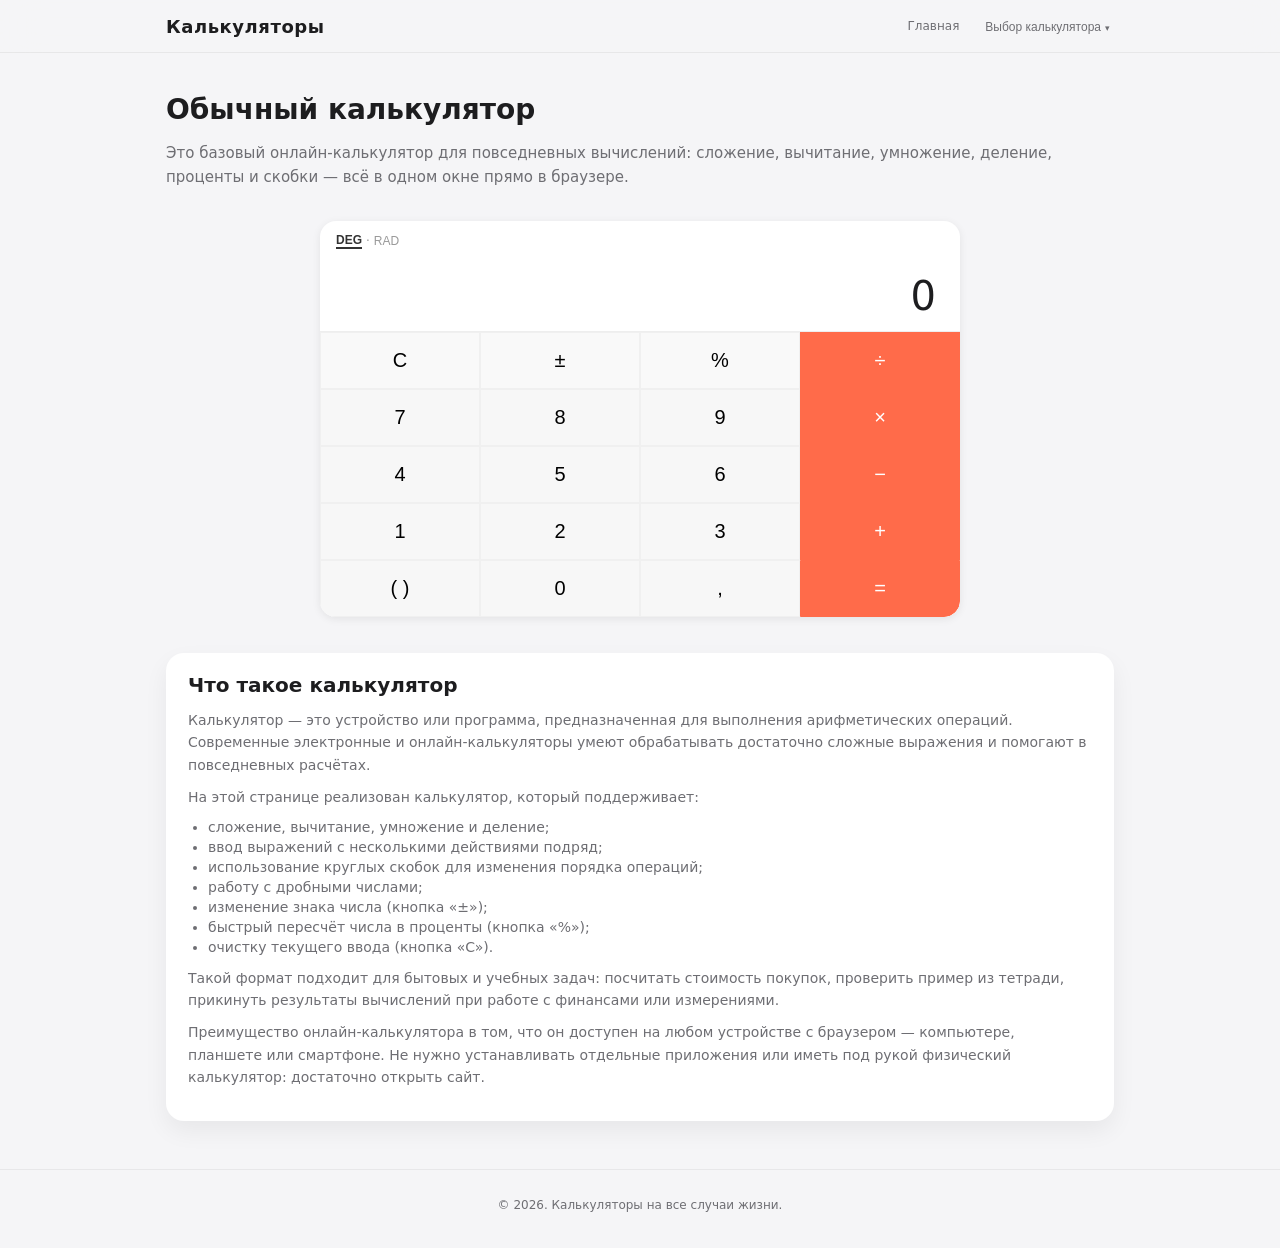
==== calc-basic.html @ 1b2186db "Add files via upload" ====
<!DOCTYPE html>
<html lang="ru">
<head>
  <meta charset="UTF-8" />
  <title>Обычный калькулятор</title>
  <link rel="icon" href="favicon.ico" type="image/x-icon">
  <link rel="stylesheet" href="css/style.css" />
</head>
<body>
  <header class="site-header">
  <div class="container top-nav">
    <a href="index.html" class="logo">Калькуляторы</a>
    <nav class="main-nav">
      <a href="index.html" class="nav-link">Главная</a>

      <div class="nav-dropdown">
        <button type="button" class="nav-drop-btn">
          Выбор калькулятора
        </button>
        <div class="nav-drop-menu">
          <a href="calc-basic.html">Обычный калькулятор</a>
          <a href="calc-percent.html">Калькулятор процентов</a>
          <a href="calc-kbju.html">Калькулятор КБЖУ</a>
          <a href="calc-ipotec.html">Ипотечный калькулятор</a>
          <a href="calc-days.html">Калькулятор дней</a>
        </div>
      </div>
    </nav>
  </div>
</header>

  <main class="container page-main calculator-page">
  <section class="calculator-section">
    <h2 class="page-title">Обычный калькулятор</h2>
    <p class="calculator-section-intro">
      Это базовый онлайн‑калькулятор для повседневных вычислений:
      сложение, вычитание, умножение, деление, проценты и скобки —
      всё в одном окне прямо в браузере.
    </p>

    <div class="calculator calculator-wide">
      <div class="calc-header">
        <div class="calc-modes">
          <button class="mode-btn active" data-mode="deg">DEG</button>
          <span>·</span>
          <button class="mode-btn" data-mode="rad">RAD</button>
        </div>
        <div class="calc-display" id="calc-display">0</div>
      </div>

      <div class="calc-grid">
        <!-- ряд 1 -->
        <button class="btn btn-light" data-action="clear">C</button>
        <button class="btn btn-light" data-action="plusminus">±</button>
        <button class="btn btn-light" data-action="percent">%</button>
        <button class="btn btn-operator" data-action="operator" data-value="/">÷</button>

        <!-- ряд 2 -->
        <button class="btn" data-action="digit" data-value="7">7</button>
        <button class="btn" data-action="digit" data-value="8">8</button>
        <button class="btn" data-action="digit" data-value="9">9</button>
        <button class="btn btn-operator" data-action="operator" data-value="*">×</button>

        <!-- ряд 3 -->
        <button class="btn" data-action="digit" data-value="4">4</button>
        <button class="btn" data-action="digit" data-value="5">5</button>
        <button class="btn" data-action="digit" data-value="6">6</button>
        <button class="btn btn-operator" data-action="operator" data-value="-">−</button>

        <!-- ряд 4 -->
        <button class="btn" data-action="digit" data-value="1">1</button>
        <button class="btn" data-action="digit" data-value="2">2</button>
        <button class="btn" data-action="digit" data-value="3">3</button>
        <button class="btn btn-operator" data-action="operator" data-value="+">+</button>

        <!-- ряд 5 -->
        <button class="btn" data-action="paren" data-value="(">( )</button>
        <button class="btn" data-action="digit" data-value="0">0</button>
        <button class="btn" data-action="dot" data-value=".">,</button>
        <button class="btn btn-operator btn-equal" data-action="equals">=</button>
      </div>
    </div>
  </section>

  <section class="calculator-info">
    <h3>Что такое калькулятор</h3>
    <p>
      Калькулятор — это устройство или программа, предназначенная
      для выполнения арифметических операций. Современные электронные
      и онлайн‑калькуляторы умеют обрабатывать достаточно сложные
      выражения и помогают в повседневных расчётах.
    </p>
    <p>На этой странице реализован калькулятор, который поддерживает:</p>
    <ul>
      <li>сложение, вычитание, умножение и деление;</li>
      <li>ввод выражений с несколькими действиями подряд;</li>
      <li>использование круглых скобок для изменения порядка операций;</li>
      <li>работу с дробными числами;</li>
      <li>изменение знака числа (кнопка «±»);</li>
      <li>быстрый пересчёт числа в проценты (кнопка «%»);</li>
      <li>очистку текущего ввода (кнопка «C»).</li>
    </ul>
    <p>
      Такой формат подходит для бытовых и учебных задач: посчитать
      стоимость покупок, проверить пример из тетради, прикинуть
      результаты вычислений при работе с финансами или измерениями.
    </p>
    <p>
      Преимущество онлайн‑калькулятора в том, что он доступен на любом
      устройстве с браузером — компьютере, планшете или смартфоне.
      Не нужно устанавливать отдельные приложения или иметь под рукой
      физический калькулятор: достаточно открыть сайт.
    </p>
  </section>
</main>

  <footer>
    <div class="container">
      <p>© 2026. Калькуляторы на все случаи жизни.</p>
    </div>
  </footer>

  <script src="js/main.js"></script>
  <script src="js/calc-basic.js"></script>
<!-- Yandex.Metrika counter -->
<script type="text/javascript">
    (function(m,e,t,r,i,k,a){
        m[i]=m[i]||function(){(m[i].a=m[i].a||[]).push(arguments)};
        m[i].l=1*new Date();
        for (var j = 0; j < document.scripts.length; j++) {if (document.scripts[j].src === r) { return; }}
        k=e.createElement(t),a=e.getElementsByTagName(t)[0],k.async=1,k.src=r,a.parentNode.insertBefore(k,a)
    })(window, document,'script','https://mc.yandex.ru/metrika/tag.js?id=107017143', 'ym');

    ym(107017143, 'init', {ssr:true, webvisor:true, clickmap:true, ecommerce:"dataLayer", referrer: document.referrer, url: location.href, accurateTrackBounce:true, trackLinks:true});
</script>
<noscript><div><img src="https://mc.yandex.ru/watch/107017143" style="position:absolute; left:-9999px;" alt="" /></div></noscript>
<!-- /Yandex.Metrika counter -->
</body>
</html>
---- css/style.css ----
/* === Глобальные переменные === */

:root {
  --bg-main: #f5f5f7;
  --bg-card: #ffffff;
  --text-main: #1d1d1f;
  --text-secondary: #6e6e73;
  --border-subtle: rgba(0, 0, 0, 0.06);
  --accent: #0071e3;
  --accent-dark: #005bbf;
  --operator: #ff6b4a;
}

/* === Базовые стили === */

*,
*::before,
*::after {
  box-sizing: border-box;
}

html,
body {
  margin: 0;
  padding: 0;
}

body {
  font-family: -apple-system, BlinkMacSystemFont, "SF Pro Text", system-ui,
    -system-ui, sans-serif;
  background: var(--bg-main);
  color: var(--text-main);
  -webkit-font-smoothing: antialiased;
}

a {
  color: inherit;
  text-decoration: none;
}

a:hover {
  text-decoration: none;
}

img {
  max-width: 100%;
  display: block;
}

/* === Контейнер и общая сетка === */

.container {
  width: 100%;
  max-width: 980px;
  margin: 0 auto;
  padding: 0 16px;
}

main {
  padding: 40px 0 60px;
}

/* === Шапка в стиле Apple === */

.site-header {
  position: sticky;
  top: 0;
  z-index: 100;
  backdrop-filter: blur(20px);
  background: rgba(245, 245, 247, 0.8);
  border-bottom: 1px solid var(--border-subtle);
}

.top-nav {
  display: flex;
  align-items: center;
  justify-content: space-between;
  height: 52px;
}

.logo {
  font-size: 18px;
  font-weight: 600;
  letter-spacing: 0.03em;
}

.main-nav {
  display: flex;
  align-items: center;
  gap: 18px;
}

/* одиночная ссылка "Главная" */

.nav-link {
  font-size: 12px;
  color: var(--text-secondary);
  padding: 2px 4px;
  transition: color 0.15s ease;
}

.nav-link:hover {
  color: var(--text-main);
}

/* выпадающее меню "Выбор калькулятора" */

.nav-dropdown {
  position: relative;
}

.nav-drop-btn {
  border: none;
  background: none;
  font-size: 12px;
  color: var(--text-secondary);
  padding: 2px 4px;
  cursor: pointer;
  display: inline-flex;
  align-items: center;
  gap: 4px;
  transition: color 0.15s ease;
}

.nav-drop-btn::after {
  content: "▾";
  font-size: 9px;
  margin-top: 1px;
}

.nav-dropdown.open .nav-drop-btn,
.nav-drop-btn:hover {
  color: var(--text-main);
}

.nav-drop-menu {
  position: absolute;
  right: 0;
  top: 140%;
  min-width: 220px;
  background: #ffffff;
  border-radius: 12px;
  box-shadow: 0 12px 30px rgba(0, 0, 0, 0.18);
  padding: 6px 0;
  opacity: 0;
  visibility: hidden;
  transform: translateY(-4px);
  transition:
    opacity 0.15s ease,
    transform 0.15s ease,
    visibility 0.15s ease;
  z-index: 200;
}

.nav-dropdown.open .nav-drop-menu {
  opacity: 1;
  visibility: visible;
  transform: translateY(0);
}

.nav-drop-menu a {
  display: block;
  padding: 8px 14px;
  font-size: 13px;
  color: var(--text-main);
  white-space: nowrap;
}

.nav-drop-menu a:hover {
  background: #f5f5f7;
}

/* === Hero-блок === */

.hero {
  padding: 40px 0 30px;
}

.hero-inner {
  display: flex;
  align-items: center;
  gap: 40px;
}

.hero-content {
  flex: 1;
  min-width: 0;
}

.hero-content h1 {
  font-size: 44px;
  line-height: 1.1;
  margin: 0 0 14px;
  font-weight: 600;
}

.hero-content p {
  margin: 0;
  font-size: 17px;
  line-height: 1.5;
  color: var(--text-secondary);
  max-width: 440px;
}

.hero-actions {
  margin-top: 22px;
  display: flex;
  flex-wrap: wrap;
  gap: 12px;
}

.btn-primary,
.btn-secondary {
  display: inline-flex;
  align-items: center;
  justify-content: center;
  padding: 8px 18px;
  border-radius: 999px;
  font-size: 14px;
  font-weight: 500;
  border: 1px solid transparent;
  cursor: pointer;
  transition:
    background-color 0.15s ease,
    color 0.15s ease,
    border-color 0.15s ease,
    transform 0.1s ease,
    box-shadow 0.1s ease;
}

.btn-primary {
  background: var(--accent);
  color: #ffffff;
  box-shadow: 0 4px 10px rgba(0, 113, 227, 0.35);
}

.btn-primary:hover {
  background: var(--accent-dark);
  transform: translateY(-1px);
  box-shadow: 0 6px 16px rgba(0, 113, 227, 0.45);
}

.btn-secondary {
  background: transparent;
  color: var(--accent);
  border-color: var(--accent);
}

.btn-secondary:hover {
  background: rgba(0, 113, 227, 0.08);
}

/* Визуальный превью-калькулятор в hero */

.hero-visual {
  flex: 1;
  display: flex;
  justify-content: center;
  min-width: 0;
}

.hero-calculator-preview {
  width: 320px;
  background: var(--bg-card);
  border-radius: 24px;
  box-shadow:
    0 12px 30px rgba(0, 0, 0, 0.08),
    0 0 0 1px rgba(255, 255, 255, 0.4);
  overflow: hidden;
  display: flex;
  flex-direction: column;
}

.preview-header {
  padding: 10px 14px 6px;
  display: flex;
  justify-content: space-between;
  font-size: 11px;
  color: var(--text-secondary);
}

.preview-title {
  font-weight: 600;
}

.preview-display {
  text-align: right;
  font-size: 28px;
  padding: 10px 10px 14px;
  border-bottom: 1px solid #f0f0f2;
  min-height: 52px;
}

.preview-keys {
  display: grid;
  grid-template-columns: repeat(4, 1fr);
  font-size: 14px;
}

.preview-keys span {
  padding: 10px 0;
  text-align: center;
  border-top: 1px solid #f3f3f5;
  border-right: 1px solid #f3f3f5;
  background: #fafafa;
}

.preview-keys span:nth-child(4n) {
  background: var(--operator);
  color: #fff;
  border-right: none;
}

.preview-keys .op {
  background: var(--operator);
  color: #fff;
}

.preview-keys .eq {
  grid-column: span 2;
  background: var(--operator);
  color: #fff;
}

/* === Каталог калькуляторов === */

.catalog-section {
  padding: 20px 0 0;
}

.catalog-section h2 {
  margin: 0 0 6px;
  font-size: 28px;
  font-weight: 600;
}

.section-subtitle {
  margin: 0 0 24px;
  font-size: 15px;
  color: var(--text-secondary);
  max-width: 520px;
}

.catalog-grid {
  display: grid;
  grid-template-columns: repeat(auto-fit, minmax(220px, 1fr));
  gap: 18px;
}

.card {
  display: flex;
  flex-direction: column;
  justify-content: space-between;
  background: var(--bg-card);
  border-radius: 18px;
  padding: 18px 18px 16px;
  box-shadow: 0 10px 25px rgba(0, 0, 0, 0.06);
  transition:
    transform 0.15s ease,
    box-shadow 0.15s ease,
    background-color 0.15s ease;
}

.card h3 {
  margin: 0 0 8px;
  font-size: 18px;
}

.card p {
  margin: 0 0 14px;
  font-size: 14px;
  color: var(--text-secondary);
}

.card-link {
  font-size: 13px;
  color: var(--accent);
  font-weight: 500;
}

.card:hover {
  transform: translateY(-4px);
  box-shadow: 0 14px 30px rgba(0, 0, 0, 0.12);
}

/* === Общий вид внутренних страниц (калькуляторов) === */

main.container,
.page-main {
  padding-top: 40px;
}

main.container h2 {
  font-size: 28px;
  margin-top: 0;
  margin-bottom: 20px;
}

/* === Подвал === */

footer {
  border-top: 1px solid var(--border-subtle);
  padding: 16px 0 24px;
  font-size: 12px;
  color: var(--text-secondary);
  background: transparent;
}

footer .container {
  text-align: center;
}

/* === Стили калькулятора (та, что мы уже сделали) === */

.calculator {
  background: #ffffff;
  border-radius: 16px;
  box-shadow: 0 2px 8px rgba(0, 0, 0, 0.08);
  overflow: hidden;
  max-width: 420px;
  margin: 10px auto 0;
}

.calc-header {
  padding: 12px 16px 0;
  display: flex;
  flex-direction: column;
  gap: 8px;
}

.calc-modes {
  font-size: 12px;
  color: #999;
  display: flex;
  align-items: center;
  gap: 4px;
}

.mode-btn {
  border: none;
  background: none;
  font-size: 12px;
  padding: 0;
  cursor: pointer;
  color: #999;
}

.mode-btn.active {
  color: #333;
  font-weight: 600;
  border-bottom: 2px solid #333;
}

.calc-display {
  text-align: right;
  font-size: 40px;
  padding: 16px 8px 12px;
  min-height: 56px;
  box-sizing: border-box;
  overflow-x: auto;
}

.calc-grid {
  display: grid;
  grid-template-columns: repeat(4, 1fr);
  border-top: 1px solid #eee;
}

.btn {
  border: 1px solid #f0f0f0;
  background: #f7f7f7;
  font-size: 20px;
  padding: 16px 0;
  cursor: pointer;
  outline: none;
}

.btn-light {
  background: #f9f9f9;
}

.btn:hover {
  background: #ececec;
}

.btn-operator {
  background: var(--operator);
  color: #fff;
  border-color: var(--operator);
}

.btn-operator:hover {
  background: #ff5a35;
}

.btn-equal {
  border-bottom-right-radius: 16px;
}
/* === Страница обычного калькулятора === */

.calculator-page .page-title {
  margin-top: 0;
  margin-bottom: 10px;
}

.calculator-section-intro {
  font-size: 15px;
  color: var(--text-secondary);
  line-height: 1.6;
}

/* делаем калькулятор пошире и ниже от заголовка */
.calculator-wide {
  max-width: 640px;
  width: 100%;
  margin: 32px auto 36px;
}

/* блок с описанием под калькулятором */
.calculator-info {
  width: 100%;                 /* занимаем всю ширину контейнера */
  margin: 0 auto 48px;
  background: var(--bg-card);
  border-radius: 18px;
  padding: 20px 22px 22px;
  box-shadow: 0 10px 25px rgba(0, 0, 0, 0.06);
}

.calculator-info h3 {
  margin: 0 0 12px;
  font-size: 20px;
}

.calculator-info p {
  margin: 0 0 10px;
  font-size: 14px;
  color: var(--text-secondary);
  line-height: 1.6;
}

.calculator-info ul {
  margin: 0 0 12px;
  padding-left: 20px;
  font-size: 14px;
  color: var(--text-secondary);
}

.calculator-info li {
  margin-bottom: 4px;
}

/* === Адаптив под мобильные === */

@media (max-width: 768px) {
  .hero-inner {
    flex-direction: column;
    align-items: flex-start;
  }

  .hero-visual {
    width: 100%;
    justify-content: flex-start;
  }

  .hero-calculator-preview {
    width: 100%;
    max-width: 360px;
  }

  .top-nav {
    justify-content: space-between;
  }

  .main-nav {
    gap: 8px;
    flex-wrap: wrap;
    justify-content: flex-end;
  }
}

@media (max-width: 480px) {
  .hero-content h1 {
    font-size: 32px;
  }

  .hero-content p {
    font-size: 15px;
  }

  .top-nav {
    flex-direction: column;
    justify-content: center;
    height: auto;
    padding: 8px 0;
    gap: 6px;
  }

  .main-nav {
    justify-content: center;
  }
}
/* === Калькулятор процентов === */

.percent-calculator {
  padding: 22px 22px 26px;
}

.percent-top {
  display: flex;
  align-items: center;       /* было flex-end */
  justify-content: space-between;
  gap: 16px;
  margin-bottom: 18px;
}

.percent-header-title {
  font-size: 15px;
  font-weight: 600;
}

.percent-scenario-select {
  flex: 1;
  max-width: 360px;
}

.percent-scenario-select select {
  width: 100%;
  padding: 10px 14px;
  border-radius: 999px;
  border: 1px solid #d2d2d7;
  background: #f5f5f7;
  font-size: 13px;
  color: var(--text-main);
  outline: none;
  appearance: none;
  -webkit-appearance: none;
  background-image: linear-gradient(45deg, transparent 50%, #888 50%),
    linear-gradient(135deg, #888 50%, transparent 50%);
  background-position: calc(100% - 26px) 50%, calc(100% - 21px) 50%;
  background-size: 6px 6px, 6px 6px;
  background-repeat: no-repeat;
}

.percent-scenario-select select:focus {
  border-color: var(--accent);
  box-shadow: 0 0 0 3px rgba(0, 113, 227, 0.15);
}

.percent-forms {
  margin-top: 4px;
}

.percent-form {
  display: none;
  border-top: 1px solid #f0f0f2;
  padding-top: 18px;
}

.percent-form.active {
  display: block;
}

.percent-row {
  display: flex;
  gap: 16px;
  margin-bottom: 14px;
  flex-wrap: wrap;
}

.percent-field {
  flex: 1 1 180px;
  display: flex;
  flex-direction: column;
  gap: 4px;
  font-size: 13px;
}

.percent-field label {
  color: var(--text-secondary);
}

.percent-field input {
  padding: 9px 11px;
  border-radius: 10px;
  border: 1px solid #d2d2d7;
  font-size: 14px;
  outline: none;
}

.percent-field input:focus {
  border-color: var(--accent);
  box-shadow: 0 0 0 3px rgba(0, 113, 227, 0.15);
}

.percent-actions {
  margin-top: 8px;
  display: flex;
  justify-content: flex-start;
}

.btn-calc {
  padding: 8px 18px;
  border-radius: 999px;
  border: 1px solid transparent;
  background: var(--accent);
  color: #ffffff;
  font-size: 13px;
  cursor: pointer;
  box-shadow: 0 4px 10px rgba(0, 113, 227, 0.35);
  transition:
    background-color 0.15s ease,
    transform 0.1s ease,
    box-shadow 0.1s ease;
}

.btn-calc:hover {
  background: var(--accent-dark);
  transform: translateY(-1px);
  box-shadow: 0 6px 16px rgba(0, 113, 227, 0.45);
}

/* Крупный и более отделённый результат */

.percent-result {
  margin-top: 20px;
  padding-top: 10px;
  border-top: 1px solid #f0f0f2;
}

.percent-result-label {
  font-size: 13px;
  color: var(--text-secondary);
  margin-bottom: 4px;
}

.percent-result-value {
  font-size: 22px;
  font-weight: 600;
  margin-bottom: 4px;
}

.percent-note {
  margin-top: 2px;
  font-size: 12px;
  color: var(--text-secondary);
}

.percent-note.error {
  color: #d0021b;
}

/* Блок описаний под калькулятором */

.percent-info {
  margin: 30px auto 56px;
}

.percent-info h3 {
  margin: 0 0 10px;
  font-size: 20px;
}

.percent-info-intro {
  margin: 0 0 18px;
  font-size: 14px;
  color: var(--text-secondary);
  max-width: 720px;
}

/* Кнопки описаний — сетка на всю ширину */

.scenario-info-list {
  display: grid;
  grid-template-columns: repeat(auto-fit, minmax(190px, 1fr));
  gap: 10px 12px;
  margin-bottom: 16px;
}

.scenario-info-btn {
  width: 100%;
  text-align: left;
  border-radius: 999px;
  border: 1px solid #d2d2d7;
  padding: 7px 14px;
  font-size: 12px;
  background: #f5f5f7;
  cursor: pointer;
  color: var(--text-secondary);
  transition:
    background-color 0.15s ease,
    border-color 0.15s ease,
    color 0.15s ease,
    box-shadow 0.15s ease;
}

.scenario-info-btn.active {
  background: #e5f1ff;
  border-color: var(--accent);
  color: var(--accent-dark);
  box-shadow: 0 4px 10px rgba(0, 113, 227, 0.25);
}

.scenario-info-content {
  background: var(--bg-card);
  border-radius: 16px;
  padding: 18px 20px;
  box-shadow: 0 8px 20px rgba(0, 0, 0, 0.06);
  font-size: 14px;
  color: var(--text-secondary);
  line-height: 1.6;
}

.scenario-info-content h4 {
  margin: 0 0 10px;
  font-size: 16px;
  color: var(--text-main);
}

.scenario-info-content p {
  margin: 0 0 8px;
}

.scenario-info-content ul {
  margin: 0 0 8px 18px;
  padding: 0;
}

/* Адаптив под проценты */

@media (max-width: 700px) {
  .percent-top {
    flex-direction: column;
    align-items: flex-start;
  }

  .percent-scenario-select {
    max-width: 100%;
    width: 100%;
  }
}

@media (max-width: 600px) {
  .percent-row {
    gap: 12px;
  }

  .scenario-info-list {
    grid-template-columns: 1fr;
  }

  .scenario-info-btn {
    font-size: 12px;
  }
}
/* === Калькулятор КБЖУ === */

.kbju-grid {
  display: flex;
  flex-wrap: wrap;
  gap: 20px;
  margin-top: 24px;
}

.kbju-card {
  flex: 1 1 320px;
  background: var(--bg-card);
  border-radius: 18px;
  padding: 18px 20px 22px;
  box-shadow: 0 10px 25px rgba(0, 0, 0, 0.06);
}

.kbju-card h3 {
  margin: 0 0 8px;
  font-size: 18px;
}

.kbju-card-intro {
  margin: 0 0 16px;
  font-size: 13px;
  color: var(--text-secondary);
  line-height: 1.5;
}

/* пол, активность, селекты */

.kbju-radio-group {
  display: flex;
  gap: 12px;
  margin-top: 4px;
  font-size: 13px;
}

.kbju-radio-group input {
  margin-right: 4px;
}

.kbju-label-with-info {
  display: flex;
  align-items: center;
  gap: 6px;
  margin-bottom: 4px;
  font-size: 13px;
  color: var(--text-secondary);
  position: relative;
}

.info-icon {
  width: 18px;
  height: 18px;
  border-radius: 50%;
  border: 1px solid #d2d2d7;
  background: #f5f5f7;
  font-size: 11px;
  line-height: 1;
  padding: 0;
  cursor: default;
  display: flex;
  align-items: center;
  justify-content: center;
  color: var(--text-secondary);
}

.info-tooltip {
  position: absolute;
  top: 26px;
  left: 0;
  z-index: 10;
  width: 280px;
  max-width: calc(100vw - 40px);
  background: #ffffff;
  border-radius: 12px;
  box-shadow: 0 10px 25px rgba(0, 0, 0, 0.18);
  padding: 10px 12px;
  font-size: 12px;
  color: var(--text-secondary);
  line-height: 1.4;
  opacity: 0;
  visibility: hidden;
  transform: translateY(-4px);
  transition:
    opacity 0.15s ease,
    transform 0.15s ease,
    visibility 0.15s ease;
}

.info-tooltip p {
  margin: 0 0 4px;
}

.info-tooltip p:last-child {
  margin-bottom: 0;
}

/* показываем подсказку при наведении на иконку или подпись */

.kbju-label-with-info:hover .info-tooltip,
.kbju-label-with-info:focus-within .info-tooltip {
  opacity: 1;
  visibility: visible;
  transform: translateY(0);
}

/* селекты в карточке КБЖУ используют общий стиль percent-field */

.kbju-card select {
  padding: 9px 11px;
  border-radius: 10px;
  border: 1px solid #d2d2d7;
  font-size: 14px;
  outline: none;
  background: #fff;
}

.kbju-card select:focus {
  border-color: var(--accent);
  box-shadow: 0 0 0 3px rgba(0, 113, 227, 0.15);
}

/* Кнопки и результаты */

.kbju-actions {
  margin-top: 10px;
}

.kbju-result {
  margin-top: 18px;
  padding-top: 10px;
  border-top: 1px solid #f0f0f2;
}

.kbju-result-row {
  display: flex;
  justify-content: space-between;
  align-items: baseline;
  gap: 12px;
  margin-bottom: 6px;
}

.kbju-result-label {
  font-size: 13px;
  color: var(--text-secondary);
}

.kbju-result-value {
  font-size: 16px;
  font-weight: 600;
}

/* Блок с КБЖУ */

.kbju-macros {
  margin-top: 12px;
}

.kbju-macros-title {
  font-size: 13px;
  color: var(--text-secondary);
  margin-bottom: 8px;
}

.kbju-macros-grid {
  display: grid;
  grid-template-columns: repeat(4, minmax(0, 1fr));
  gap: 8px;
  margin-bottom: 6px;
}

.kbju-macro-label {
  font-size: 11px;
  color: var(--text-secondary);
  margin-bottom: 2px;
}

.kbju-macro-value {
  font-size: 15px;
  font-weight: 600;
}

.kbju-note {
  font-size: 12px;
  color: var(--text-secondary);
}

.kbju-note.error {
  color: #d0021b;
}


.btn-import {
  padding: 7px 14px;
  border-radius: 999px;
  border: 1px solid #d2d2d7;
  background: #f5f5f7;
  font-size: 12px;
  cursor: pointer;
  color: var(--text-secondary);
  text-align: center;
  transition:
    background-color 0.15s ease,
    border-color 0.15s ease,
    color 0.15s ease,
    box-shadow 0.15s ease;
}

.btn-import:hover {
  background: #e5e5ea;
  border-color: #c2c2c7;
}

/* Блок описания и предупреждений */

.kbju-info {
  width: 100%;
  margin: 34px auto 56px;
  background: var(--bg-card);
  border-radius: 18px;
  padding: 20px 22px 22px;
  box-shadow: 0 10px 25px rgba(0, 0, 0, 0.06);
}

.kbju-info h3 {
  margin: 0 0 10px;
  font-size: 20px;
}

.kbju-info h4 {
  margin: 12px 0 8px;
  font-size: 16px;
}

.kbju-info p {
  margin: 0 0 10px;
  font-size: 14px;
  color: var(--text-secondary);
  line-height: 1.6;
}

.kbju-info ul {
  margin: 0 0 8px 18px;
  padding: 0;
  font-size: 14px;
  color: var(--text-secondary);
}

.kbju-info li {
  margin-bottom: 4px;
}

/* Адаптив для КБЖУ */

@media (max-width: 768px) {
  .kbju-grid {
    flex-direction: column;
  }
}
/* === Ипотечный калькулятор === */

.mortgage-card {
  max-width: 720px;
  margin: 24px auto 30px;
  background: var(--bg-card);
  border-radius: 18px;
  padding: 20px 22px 24px;
  box-shadow: 0 10px 25px rgba(0, 0, 0, 0.06);
}

.mortgage-actions {
  margin-top: 12px;
}

/* группа поля "первоначальный взнос" */

.mortgage-dp-group {
  display: flex;
  gap: 8px;
  align-items: center;
}

.mortgage-select-inline {
  padding: 9px 11px;
  border-radius: 10px;
  border: 1px solid #d2d2d7;
  font-size: 14px;
  outline: none;
  background: #fff;
}

.mortgage-select-inline:focus {
  border-color: var(--accent);
  box-shadow: 0 0 0 3px rgba(0, 113, 227, 0.15);
}

.mortgage-dp-hint {
  margin-top: 4px;
  font-size: 12px;
  color: var(--text-secondary);
}

/* результаты */

.mortgage-results {
  margin-top: 20px;
  padding-top: 12px;
  border-top: 1px solid #f0f0f2;
}

.mortgage-result-main {
  margin-bottom: 14px;
}

.mortgage-result-label {
  font-size: 13px;
  color: var(--text-secondary);
  margin-bottom: 3px;
}

.mortgage-result-value {
  font-size: 24px;
  font-weight: 600;
}

.mortgage-results-grid {
  display: grid;
  grid-template-columns: repeat(auto-fit, minmax(190px, 1fr));
  gap: 10px 14px;
  margin-bottom: 8px;
}

.mortgage-result-small {
  font-size: 15px;
  font-weight: 600;
}

/* блок описания ипотеки */

.mortgage-info {
  width: 100%;
  margin: 8px auto 56px;
  background: var(--bg-card);
  border-radius: 18px;
  padding: 20px 22px 22px;
  box-shadow: 0 10px 25px rgba(0, 0, 0, 0.06);
}

.mortgage-info h3 {
  margin: 0 0 10px;
  font-size: 20px;
}

.mortgage-info h4 {
  margin: 12px 0 8px;
  font-size: 16px;
}

.mortgage-info p {
  margin: 0 0 10px;
  font-size: 14px;
  color: var(--text-secondary);
  line-height: 1.6;
}

.mortgage-info ul {
  margin: 0 0 8px 18px;
  padding: 0;
  font-size: 14px;
  color: var(--text-secondary);
}

.mortgage-info li {
  margin-bottom: 4px;
}

@media (max-width: 600px) {
  .mortgage-card {
    margin-top: 18px;
  }
}
/* === Калькулятор дней === */

.date-card {
  max-width: 880px;
  margin: 22px auto 30px;
  background: var(--bg-card);
  border-radius: 18px;
  padding: 20px 22px 24px;
  box-shadow: 0 10px 25px rgba(0, 0, 0, 0.06);
}

.date-range-grid {
  display: grid;
  grid-template-columns: repeat(2, minmax(0, 1fr));
  gap: 18px;
}

.date-label {
  display: block;
  font-size: 13px;
  color: var(--text-secondary);
  margin-bottom: 4px;
}

.date-input {
  width: 100%;
  padding: 9px 11px;
  border-radius: 10px;
  border: 1px solid #d2d2d7;
  font-size: 14px;
  margin-bottom: 8px;
}

.date-input:focus {
  outline: none;
  border-color: var(--accent);
  box-shadow: 0 0 0 3px rgba(0, 113, 227, 0.15);
}

/* мини-календарь */

.mini-calendar {
  background: #f5f5f7;
  border-radius: 14px;
  padding: 10px 10px 12px;
}

.mini-cal-header {
  display: flex;
  align-items: center;
  justify-content: space-between;
  margin-bottom: 6px;
}

.mini-cal-title {
  display: flex;
  align-items: center;
  gap: 6px;
}

.mini-cal-month {
  font-size: 13px;
}

.mini-cal-year {
  font-size: 12px;
  padding: 3px 6px;
  border-radius: 999px;
  border: 1px solid #d2d2d7;
  background: #ffffff;
}

.mini-cal-arrow {
  border: none;
  background: none;
  width: 22px;
  height: 22px;
  border-radius: 50%;
  font-size: 14px;
  cursor: pointer;
  display: flex;
  align-items: center;
  justify-content: center;
  color: var(--text-secondary);
}

.mini-cal-arrow:hover {
  background: #e5e5ea;
}

.mini-cal-weekdays {
  display: grid;
  grid-template-columns: repeat(7, 1fr);
  font-size: 11px;
  color: var(--text-secondary);
  margin-bottom: 4px;
  text-align: center;
}

.mini-cal-weekdays span {
  padding: 2px 0;
}

.mini-cal-body {
  display: grid;
  grid-template-columns: repeat(7, 1fr);
  gap: 2px;
}

.mini-cal-day {
  border: none;
  background: #ffffff;
  font-size: 12px;
  padding: 4px 0;
  border-radius: 8px;
  cursor: pointer;
}

.mini-cal-day.empty {
  visibility: hidden;
  cursor: default;
}

.mini-cal-day.today {
  border: 1px solid var(--accent);
}

.mini-cal-day.selected {
  background: var(--accent);
  color: #ffffff;
}

.mini-cal-day:hover:not(.selected):not(.empty) {
  background: #e5f1ff;
}

/* чекбокс и кнопка расчёта */

.date-options-row {
  margin-top: 16px;
  margin-bottom: 6px;
}

.date-checkbox {
  font-size: 13px;
  color: var(--text-secondary);
  display: inline-flex;
  align-items: center;
  gap: 6px;
}

.date-actions {
  margin-top: 4px;
}

/* результаты */

.date-results {
  margin-top: 18px;
  padding-top: 10px;
  border-top: 1px solid #f0f0f2;
}

.date-main-result {
  margin-bottom: 14px;
}

.date-main-label {
  font-size: 13px;
  color: var(--text-secondary);
  margin-bottom: 4px;
}

.date-main-number {
  font-size: 32px;
  font-weight: 600;
}

.date-details-grid {
  display: grid;
  grid-template-columns: repeat(auto-fit, minmax(160px, 1fr));
  gap: 10px 14px;
  margin-bottom: 8px;
}

.date-detail-label {
  font-size: 13px;
  color: var(--text-secondary);
  margin-bottom: 2px;
}

.date-detail-value {
  font-size: 16px;
  font-weight: 600;
}

/* блок описания */

.date-info {
  width: 100%;
  margin: 8px auto 56px;
  background: var(--bg-card);
  border-radius: 18px;
  padding: 20px 22px 22px;
  box-shadow: 0 10px 25px rgba(0, 0, 0, 0.06);
}

.date-info h3 {
  margin: 0 0 10px;
  font-size: 20px;
}

.date-info h4 {
  margin: 12px 0 8px;
  font-size: 16px;
}

.date-info p {
  margin: 0 0 10px;
  font-size: 14px;
  color: var(--text-secondary);
  line-height: 1.6;
}

.date-info ul {
  margin: 0 0 8px 18px;
  padding: 0;
  font-size: 14px;
  color: var(--text-secondary);
}

.date-info li {
  margin-bottom: 4px;
}

@media (max-width: 768px) {
  .date-range-grid {
    grid-template-columns: 1fr;
  }
}
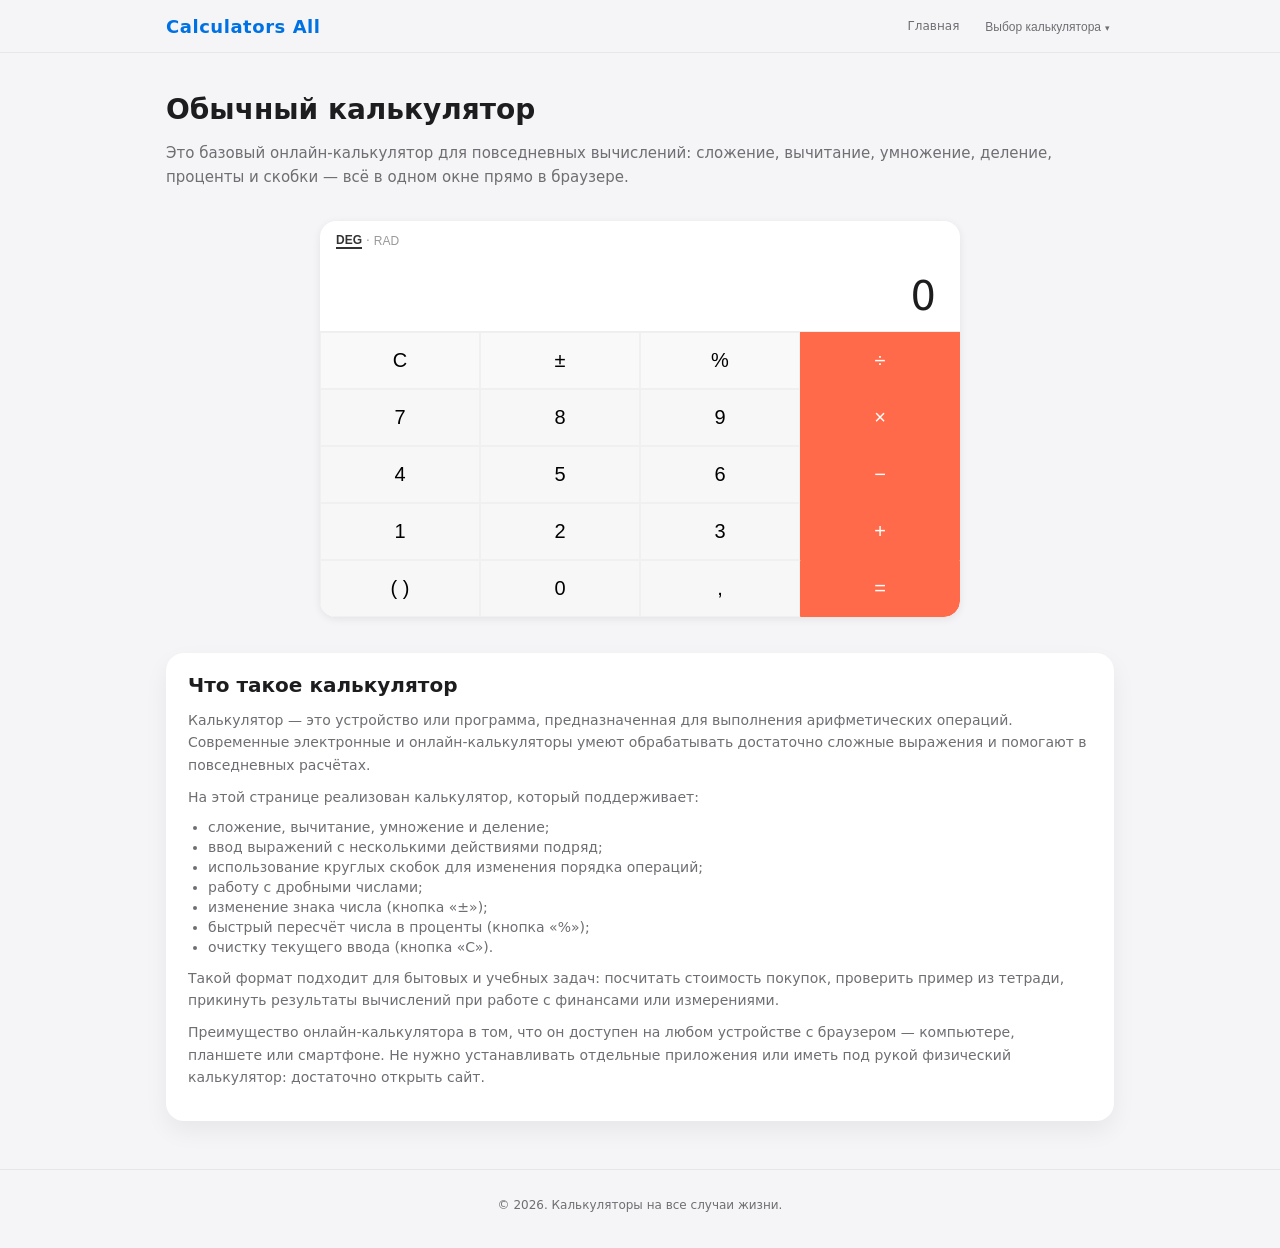
==== commit bb836d4d: "Add files via upload" ====
--- a/calc-basic.html
+++ b/calc-basic.html
@@ -2,6 +2,7 @@
 <html lang="ru">
 <head>
   <meta charset="UTF-8" />
+  <meta name="viewport" content="width=device-width, initial-scale=1.0">
   <title>Обычный калькулятор</title>
   <link rel="icon" href="favicon.ico" type="image/x-icon">
   <link rel="stylesheet" href="css/style.css" />
@@ -9,7 +10,7 @@
 <body>
   <header class="site-header">
   <div class="container top-nav">
-    <a href="index.html" class="logo">Калькуляторы</a>
+    <a href="index.html" class="logo">Сalculators All</a>
     <nav class="main-nav">
       <a href="index.html" class="nav-link">Главная</a>
 
@@ -21,8 +22,11 @@
           <a href="calc-basic.html">Обычный калькулятор</a>
           <a href="calc-percent.html">Калькулятор процентов</a>
           <a href="calc-kbju.html">Калькулятор КБЖУ</a>
+          <a href="calc-bmi.html">Индекс массы тела (ИМТ)</a>
+          <a href="calc-credit.html">Кредитный калькулятор</a>
           <a href="calc-ipotec.html">Ипотечный калькулятор</a>
           <a href="calc-days.html">Калькулятор дней</a>
+          <a href="calc-random.html">Генератор случайных чисел</a>
         </div>
       </div>
     </nav>
--- a/css/style.css
+++ b/css/style.css
@@ -82,7 +82,14 @@
   font-size: 18px;
   font-weight: 600;
   letter-spacing: 0.03em;
-}
+  color: var(--accent); /* тот же синий, что и у кнопок расчёта */
+  text-decoration: none;
+}
+
+.logo:hover {
+  color: var(--accent-dark);
+}
+
 
 .main-nav {
   display: flex;
@@ -1073,7 +1080,7 @@
   width: 100%;
   margin: 34px auto 56px;
   background: var(--bg-card);
-  border-radius: 18px;
+  border-radius: 14px;
   padding: 20px 22px 22px;
   box-shadow: 0 10px 25px rgba(0, 0, 0, 0.06);
 }
@@ -1106,6 +1113,34 @@
   margin-bottom: 4px;
 }
 
+/* FAQ под калькулятором КБЖУ */
+
+.kbju-faq {
+  width: 100%;
+  margin: 16px auto 56px;
+  background: var(--bg-card);
+  border-radius: 14px;
+  padding: 20px 22px 22px;
+  box-shadow: 0 10px 25px rgba(0, 0, 0, 0.06);
+}
+
+.kbju-faq h3 {
+  margin: 0 0 10px;
+  font-size: 20px;
+}
+
+.kbju-faq h4 {
+  margin: 12px 0 6px;
+  font-size: 16px;
+}
+
+.kbju-faq p {
+  margin: 0 0 8px;
+  font-size: 14px;
+  color: var(--text-secondary);
+  line-height: 1.6;
+}
+
 /* Адаптив для КБЖУ */
 
 @media (max-width: 768px) {
@@ -1115,7 +1150,8 @@
 }
 /* === Ипотечный калькулятор === */
 
-.mortgage-card {
+.mortgage-card,
+.credit-card {
   max-width: 720px;
   margin: 24px auto 30px;
   background: var(--bg-card);
@@ -1124,7 +1160,8 @@
   box-shadow: 0 10px 25px rgba(0, 0, 0, 0.06);
 }
 
-.mortgage-actions {
+.mortgage-actions,
+.credit-actions {
   margin-top: 12px;
 }
 
@@ -1135,6 +1172,21 @@
   gap: 8px;
   align-items: center;
 }
+.credit-term-group {
+  display: flex;
+  align-items: center;
+  gap: 8px;
+}
+
+.credit-term-group input {
+  width: 100%;
+}
+
+.credit-term-separator {
+  font-size: 13px;
+  color: var(--text-secondary);
+}
+
 
 .mortgage-select-inline {
   padding: 9px 11px;
@@ -1186,10 +1238,33 @@
   margin-bottom: 8px;
 }
 
+.credit-results {
+  margin-top: 18px;
+  padding-top: 12px;
+  border-top: 1px solid #f0f0f2;
+}
+
+.credit-result-main {
+  margin-bottom: 14px;
+}
+
+.credit-result-label {
+  font-size: 13px;
+  color: var(--text-secondary);
+  margin-bottom: 3px;
+}
+
+.credit-result-value {
+  font-size: 22px;
+  font-weight: 600;
+}
+
+
 .mortgage-result-small {
   font-size: 15px;
   font-weight: 600;
 }
+
 
 /* блок описания ипотеки */
 
@@ -1231,10 +1306,43 @@
 }
 
 @media (max-width: 600px) {
-  .mortgage-card {
+  .mortgage-card,
+  .credit-card {
     margin-top: 18px;
   }
 }
+/* селекты в ипотечном и кредитном калькуляторах */
+
+.mortgage-card select,
+.credit-card select {
+  width: 100%;
+  padding: 9px 30px 9px 11px; /* справа место под стрелку */
+  border-radius: 10px;
+  border: 1px solid #d2d2d7;
+  font-size: 14px;
+  outline: none;
+  background-color: #ffffff;
+  -webkit-appearance: none;
+  -moz-appearance: none;
+  appearance: none;
+
+  /* стрелка, как в других селекторах на сайте */
+  background-image:
+    linear-gradient(45deg, transparent 50%, #888 50%),
+    linear-gradient(135deg, #888 50%, transparent 50%);
+  background-position:
+    calc(100% - 26px) 50%,
+    calc(100% - 21px) 50%;
+  background-size: 6px 6px, 6px 6px;
+  background-repeat: no-repeat;
+}
+
+.mortgage-card select:focus,
+.credit-card select:focus {
+  border-color: var(--accent);
+  box-shadow: 0 0 0 3px rgba(0, 113, 227, 0.15);
+}
+
 /* === Калькулятор дней === */
 
 .date-card {
@@ -1475,3 +1583,378 @@
     grid-template-columns: 1fr;
   }
 }
+/* === Дополнительная адаптация под мобильные === */
+
+@media (max-width: 600px) {
+  body {
+    font-size: 15px;
+  }
+
+  .container {
+    padding: 0 12px;
+  }
+
+  /* Hero-блок: меньше отступы, компактнее */
+  .hero {
+    padding: 20px 0 10px;
+  }
+
+  .hero-content h1 {
+    font-size: 30px;
+  }
+
+  .hero-calculator-preview {
+    max-width: 100%;
+  }
+
+  /* Общие карточки и калькуляторы на всю ширину */
+  .calculator,
+  .calculator-wide,
+  .kbju-card,
+  .mortgage-card,
+  .date-card {
+    max-width: 100%;
+    margin-left: 0;
+    margin-right: 0;
+    border-radius: 14px;
+    padding: 16px 14px 18px;
+  }
+
+  /* Кнопки обычного калькулятора покрупнее */
+  .btn {
+    font-size: 18px;
+    padding: 14px 0;
+  }
+
+  .calc-display {
+    font-size: 32px;
+    padding: 12px 6px 10px;
+    min-height: 48px;
+  }
+
+  /* Поля ввода побольше и удобнее для пальцев */
+  .percent-field input,
+  .kbju-card select,
+  .mortgage-dp-group input,
+  .mortgage-card select,
+  .date-input {
+    font-size: 16px;
+    padding: 10px 12px;
+  }
+
+  .btn-calc,
+  .btn-import {
+    padding: 9px 18px;
+    font-size: 14px;
+  }
+
+  /* Мини-календарь: чуть крупнее цифры */
+  .mini-cal-day {
+    font-size: 13px;
+    padding: 6px 0;
+  }
+
+  .date-main-number {
+    font-size: 26px;
+  }
+}
+
+@media (max-width: 400px) {
+  /* Совсем узкие экраны: ещё чуть поджать поля и отступы */
+  .container {
+    padding: 0 8px;
+  }
+
+  .calculator,
+  .calculator-wide,
+  .kbju-card,
+  .mortgage-card,
+  .date-card {
+    padding: 14px 10px 16px;
+  }
+
+  .btn {
+    font-size: 17px;
+    padding: 13px 0;
+  }
+
+  .percent-field input,
+  .kbju-card select,
+  .mortgage-dp-group input,
+  .mortgage-card select,
+  .date-input {
+    font-size: 15px;
+    padding: 9px 10px;
+  }
+}
+/* === Калькулятор ИМТ === */
+
+.bmi-card {
+  max-width: 720px;
+  margin: 24px auto 30px;
+  background: var(--bg-card);
+  border-radius: 18px;
+  padding: 20px 22px 24px;
+  box-shadow: 0 10px 25px rgba(0, 0, 0, 0.06);
+}
+
+.bmi-result {
+  margin-top: 18px;
+  padding-top: 10px;
+  border-top: 1px solid #f0f0f2;
+}
+
+.bmi-main {
+  margin-bottom: 14px;
+}
+
+.bmi-main-label {
+  font-size: 13px;
+  color: var(--text-secondary);
+  margin-bottom: 4px;
+}
+
+.bmi-main-value {
+  font-size: 32px;
+  font-weight: 600;
+}
+
+.bmi-details {
+  display: grid;
+  grid-template-columns: repeat(auto-fit, minmax(220px, 1fr));
+  gap: 10px 14px;
+  margin-bottom: 8px;
+}
+
+.bmi-detail-label {
+  font-size: 13px;
+  color: var(--text-secondary);
+  margin-bottom: 2px;
+}
+
+.bmi-detail-value {
+  font-size: 15px;
+  font-weight: 600;
+}
+
+/* блок описания ИМТ */
+
+.bmi-info {
+  width: 100%;
+  margin: 8px auto 56px;
+  background: var(--bg-card);
+  border-radius: 18px;
+  padding: 20px 22px 22px;
+  box-shadow: 0 10px 25px rgba(0, 0, 0, 0.06);
+}
+
+.bmi-info h3 {
+  margin: 0 0 10px;
+  font-size: 20px;
+}
+
+.bmi-info h4 {
+  margin: 12px 0 8px;
+  font-size: 16px;
+}
+
+.bmi-info p {
+  margin: 0 0 10px;
+  font-size: 14px;
+  color: var(--text-secondary);
+  line-height: 1.6;
+}
+
+.bmi-info ul {
+  margin: 0 0 8px 18px;
+  padding: 0;
+  font-size: 14px;
+  color: var(--text-secondary);
+}
+
+.bmi-info li {
+  margin-bottom: 4px;
+}
+
+@media (max-width: 600px) {
+  .bmi-card {
+    max-width: 100%;
+    margin-top: 18px;
+    padding: 16px 14px 18px;
+  }
+
+  .bmi-main-value {
+    font-size: 26px;
+  }
+}
+/* === Генератор случайных чисел === */
+
+.random-card {
+  max-width: 720px;
+  margin: 24px auto 30px;
+  background: var(--bg-card);
+  border-radius: 18px;
+  padding: 20px 22px 24px;
+  box-shadow: 0 10px 25px rgba(0, 0, 0, 0.06);
+}
+
+.random-presets {
+  display: flex;
+  flex-wrap: wrap;
+  gap: 8px;
+  align-items: center;
+  margin-bottom: 14px;
+  font-size: 13px;
+  color: var(--text-secondary);
+}
+
+.random-presets-label {
+  margin-right: 4px;
+}
+
+.random-preset-btn {
+  border-radius: 999px;
+  border: 1px solid #d2d2d7;
+  padding: 5px 10px;
+  font-size: 11px;
+  background: #f5f5f7;
+  cursor: pointer;
+  color: var(--text-secondary);
+  transition:
+    background-color 0.15s ease,
+    border-color 0.15s ease,
+    color 0.15s ease,
+    box-shadow 0.15s ease;
+}
+
+.random-preset-btn:hover {
+  background: #e5f1ff;
+  border-color: var(--accent);
+  color: var(--accent-dark);
+  box-shadow: 0 4px 10px rgba(0, 113, 227, 0.25);
+}
+
+.random-options-row {
+  margin-top: 8px;
+  margin-bottom: 2px;
+}
+
+.random-actions {
+  margin-top: 10px;
+  display: flex;
+  flex-wrap: wrap;
+  gap: 8px;
+}
+
+.random-result {
+  margin-top: 18px;
+  padding-top: 10px;
+  border-top: 1px solid #f0f0f2;
+}
+
+.random-main {
+  margin-bottom: 10px;
+}
+
+.random-main-label {
+  font-size: 13px;
+  color: var(--text-secondary);
+  margin-bottom: 4px;
+}
+
+.random-main-value {
+  font-size: 20px;
+  font-weight: 600;
+  word-wrap: break-word;
+}
+
+/* история генераций */
+
+.random-history {
+  margin-top: 10px;
+  border-top: 1px dashed #e0e0e5;
+  padding-top: 8px;
+  font-size: 12px;
+  color: var(--text-secondary);
+}
+
+.random-history-row {
+  display: flex;
+  gap: 8px;
+  margin-bottom: 4px;
+}
+
+.random-history-time {
+  font-family: monospace;
+  color: #999;
+  min-width: 50px;
+}
+
+.random-history-data {
+  flex: 1;
+}
+
+/* блок описания */
+
+.random-info {
+  width: 100%;
+  margin: 8px auto 56px;
+  background: var(--bg-card);
+  border-radius: 18px;
+  padding: 20px 22px 22px;
+  box-shadow: 0 10px 25px rgba(0, 0, 0, 0.06);
+}
+
+.random-info h3 {
+  margin: 0 0 10px;
+  font-size: 20px;
+}
+
+.random-info p {
+  margin: 0 0 10px;
+  font-size: 14px;
+  color: var(--text-secondary);
+  line-height: 1.6;
+}
+
+@media (max-width: 600px) {
+  .random-card {
+    max-width: 100%;
+    margin-top: 18px;
+    padding: 16px 14px 18px;
+  }
+
+  .random-main-value {
+    font-size: 18px;
+  }
+}
+/* селекты в генераторе случайных чисел в едином стиле */
+
+.random-card select {
+  width: 100%;
+  padding: 9px 30px 9px 11px; /* справа место под стрелку */
+  border-radius: 10px;
+  border: 1px solid #d2d2d7;
+  font-size: 14px;
+  outline: none;
+  background-color: #ffffff;
+  -webkit-appearance: none;
+  -moz-appearance: none;
+  appearance: none;
+
+  /* стрелка как у других селектов */
+  background-image:
+    linear-gradient(45deg, transparent 50%, #888 50%),
+    linear-gradient(135deg, #888 50%, transparent 50%);
+  background-position:
+    calc(100% - 26px) 50%,
+    calc(100% - 21px) 50%;
+  background-size: 6px 6px, 6px 6px;
+  background-repeat: no-repeat;
+}
+
+.random-card select:focus {
+  border-color: var(--accent);
+  box-shadow: 0 0 0 3px rgba(0, 113, 227, 0.15);
+}
+
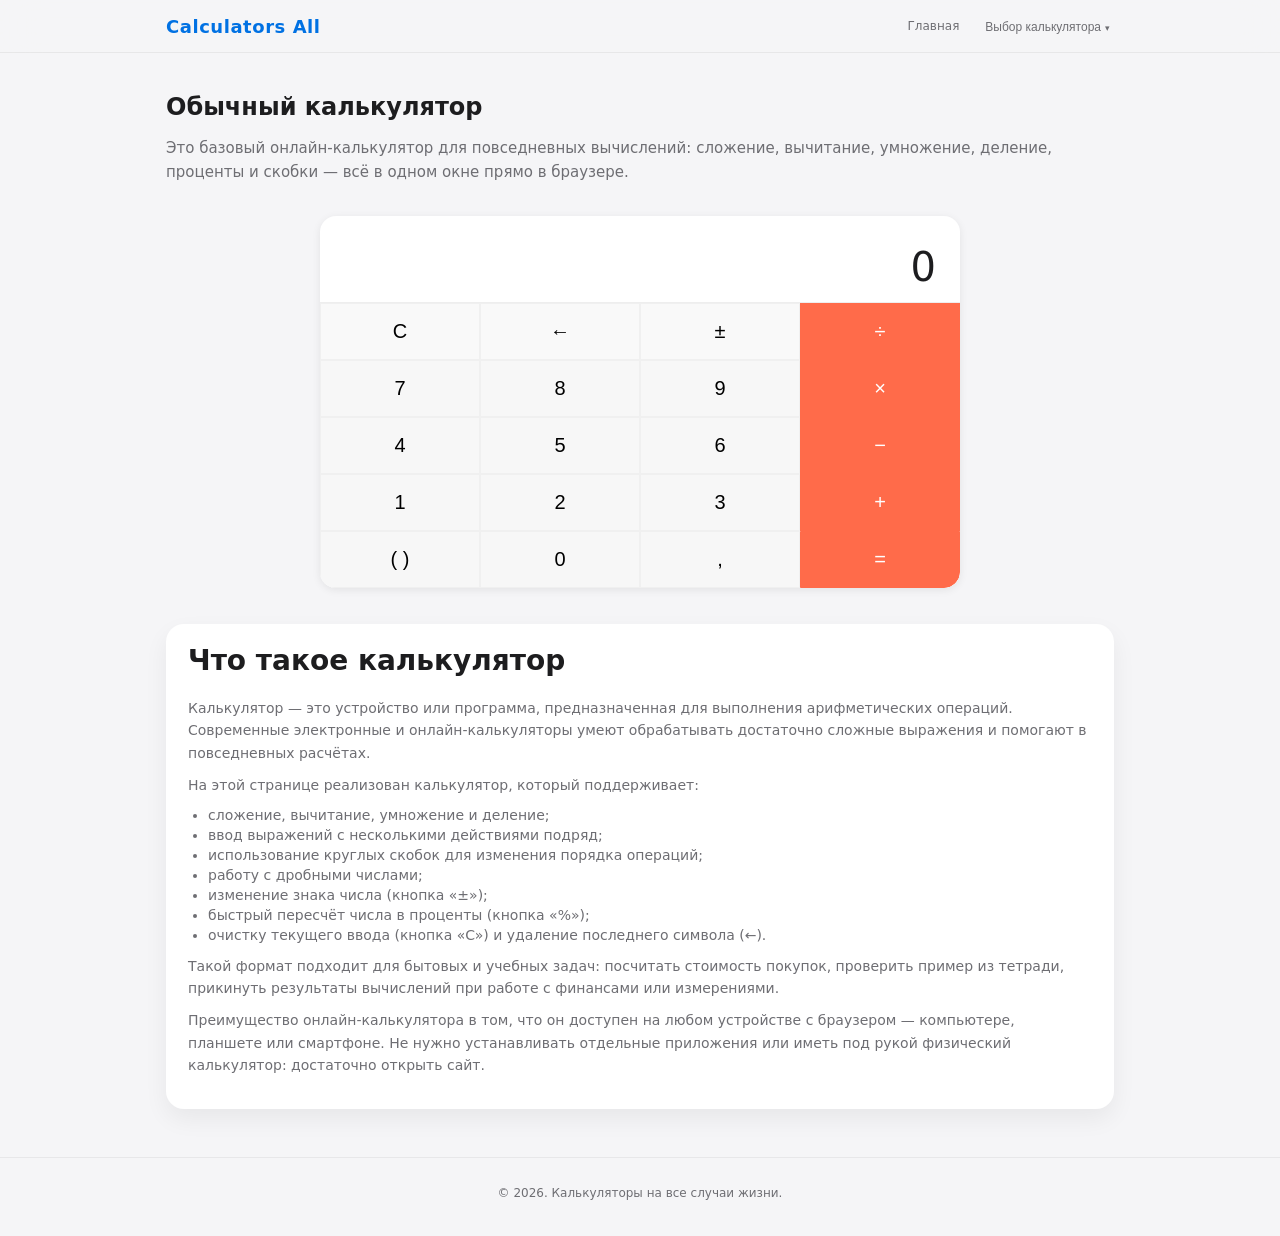
==== commit c9c17723: "Add files via upload" ====
--- a/calc-basic.html
+++ b/calc-basic.html
@@ -3,120 +3,121 @@
 <head>
   <meta charset="UTF-8" />
   <meta name="viewport" content="width=device-width, initial-scale=1.0">
-  <title>Обычный калькулятор</title>
+  <title>Обычный калькулятор онлайн — простой арифметический калькулятор</title>
+  <meta name="description" content="Бесплатный обычный калькулятор онлайн для сложения, вычитания, умножения, деления, процентов и скобок. Удобный интерфейс, работает без установки.">
+  <meta property="og:title" content="Обычный калькулятор онлайн">
+  <meta property="og:description" content="Простой арифметический калькулятор для повседневных вычислений. Поддерживает скобки, проценты, смену знака.">
+  <meta property="og:type" content="website">
+  <meta property="og:url" content="https://calculators-all.ru/calc-basic.html">
+  <meta property="og:image" content="https://calculators-all.ru/og-preview.png">
   <link rel="icon" href="favicon.ico" type="image/x-icon">
   <link rel="stylesheet" href="css/style.css" />
 </head>
 <body>
   <header class="site-header">
-  <div class="container top-nav">
-    <a href="index.html" class="logo">Сalculators All</a>
-    <nav class="main-nav">
-      <a href="index.html" class="nav-link">Главная</a>
+    <div class="container top-nav">
+      <a href="index.html" class="logo">Сalculators All</a>
+      <nav class="main-nav">
+        <a href="index.html" class="nav-link">Главная</a>
+        <div class="nav-dropdown">
+          <button type="button" class="nav-drop-btn" aria-expanded="false" aria-haspopup="true">
+            Выбор калькулятора
+          </button>
+          <div class="nav-drop-menu">
+            <a href="calc-basic.html">Обычный калькулятор</a>
+            <a href="calc-percent.html">Калькулятор процентов</a>
+            <a href="calc-kbju.html">Калькулятор КБЖУ</a>
+            <a href="calc-bmi.html">Индекс массы тела (ИМТ)</a>
+            <a href="calc-credit.html">Кредитный калькулятор</a>
+            <a href="calc-ipotec.html">Ипотечный калькулятор</a>
+            <a href="calc-product.html">Калькулятор стоимости товара</a>
+            <a href="calc-days.html">Калькулятор дней</a>
+            <a href="calc-random.html">Генератор случайных чисел</a>
+          </div>
+        </div>
+      </nav>
+    </div>
+  </header>
 
-      <div class="nav-dropdown">
-        <button type="button" class="nav-drop-btn">
-          Выбор калькулятора
-        </button>
-        <div class="nav-drop-menu">
-          <a href="calc-basic.html">Обычный калькулятор</a>
-          <a href="calc-percent.html">Калькулятор процентов</a>
-          <a href="calc-kbju.html">Калькулятор КБЖУ</a>
-          <a href="calc-bmi.html">Индекс массы тела (ИМТ)</a>
-          <a href="calc-credit.html">Кредитный калькулятор</a>
-          <a href="calc-ipotec.html">Ипотечный калькулятор</a>
-          <a href="calc-days.html">Калькулятор дней</a>
-          <a href="calc-random.html">Генератор случайных чисел</a>
+  <main class="container page-main calculator-page">
+    <section class="calculator-section">
+      <h1 class="page-title">Обычный калькулятор</h1>
+      <p class="calculator-section-intro">
+        Это базовый онлайн‑калькулятор для повседневных вычислений:
+        сложение, вычитание, умножение, деление, проценты и скобки —
+        всё в одном окне прямо в браузере.
+      </p>
+
+      <div class="calculator calculator-wide">
+        <div class="calc-header">
+          <div class="calc-display" id="calc-display">0</div>
+        </div>
+
+        <div class="calc-grid">
+          <!-- ряд 1 -->
+          <button class="btn btn-light" data-action="clear" aria-label="Очистить всё">C</button>
+          <button class="btn btn-light" data-action="backspace" aria-label="Удалить последний символ">←</button>
+          <button class="btn btn-light" data-action="plusminus" aria-label="Сменить знак">±</button>
+          <button class="btn btn-operator" data-action="operator" data-value="/" aria-label="Деление">÷</button>
+
+          <!-- ряд 2 -->
+          <button class="btn" data-action="digit" data-value="7" aria-label="7">7</button>
+          <button class="btn" data-action="digit" data-value="8" aria-label="8">8</button>
+          <button class="btn" data-action="digit" data-value="9" aria-label="9">9</button>
+          <button class="btn btn-operator" data-action="operator" data-value="*" aria-label="Умножение">×</button>
+
+          <!-- ряд 3 -->
+          <button class="btn" data-action="digit" data-value="4" aria-label="4">4</button>
+          <button class="btn" data-action="digit" data-value="5" aria-label="5">5</button>
+          <button class="btn" data-action="digit" data-value="6" aria-label="6">6</button>
+          <button class="btn btn-operator" data-action="operator" data-value="-" aria-label="Вычитание">−</button>
+
+          <!-- ряд 4 -->
+          <button class="btn" data-action="digit" data-value="1" aria-label="1">1</button>
+          <button class="btn" data-action="digit" data-value="2" aria-label="2">2</button>
+          <button class="btn" data-action="digit" data-value="3" aria-label="3">3</button>
+          <button class="btn btn-operator" data-action="operator" data-value="+" aria-label="Сложение">+</button>
+
+          <!-- ряд 5 -->
+          <button class="btn" data-action="paren" data-value="(" aria-label="Открыть скобку">( )</button>
+          <button class="btn" data-action="digit" data-value="0" aria-label="0">0</button>
+          <button class="btn" data-action="dot" data-value="." aria-label="Десятичная точка">,</button>
+          <button class="btn btn-operator btn-equal" data-action="equals" aria-label="Равно">=</button>
         </div>
       </div>
-    </nav>
-  </div>
-</header>
+    </section>
 
-  <main class="container page-main calculator-page">
-  <section class="calculator-section">
-    <h2 class="page-title">Обычный калькулятор</h2>
-    <p class="calculator-section-intro">
-      Это базовый онлайн‑калькулятор для повседневных вычислений:
-      сложение, вычитание, умножение, деление, проценты и скобки —
-      всё в одном окне прямо в браузере.
-    </p>
-
-    <div class="calculator calculator-wide">
-      <div class="calc-header">
-        <div class="calc-modes">
-          <button class="mode-btn active" data-mode="deg">DEG</button>
-          <span>·</span>
-          <button class="mode-btn" data-mode="rad">RAD</button>
-        </div>
-        <div class="calc-display" id="calc-display">0</div>
-      </div>
-
-      <div class="calc-grid">
-        <!-- ряд 1 -->
-        <button class="btn btn-light" data-action="clear">C</button>
-        <button class="btn btn-light" data-action="plusminus">±</button>
-        <button class="btn btn-light" data-action="percent">%</button>
-        <button class="btn btn-operator" data-action="operator" data-value="/">÷</button>
-
-        <!-- ряд 2 -->
-        <button class="btn" data-action="digit" data-value="7">7</button>
-        <button class="btn" data-action="digit" data-value="8">8</button>
-        <button class="btn" data-action="digit" data-value="9">9</button>
-        <button class="btn btn-operator" data-action="operator" data-value="*">×</button>
-
-        <!-- ряд 3 -->
-        <button class="btn" data-action="digit" data-value="4">4</button>
-        <button class="btn" data-action="digit" data-value="5">5</button>
-        <button class="btn" data-action="digit" data-value="6">6</button>
-        <button class="btn btn-operator" data-action="operator" data-value="-">−</button>
-
-        <!-- ряд 4 -->
-        <button class="btn" data-action="digit" data-value="1">1</button>
-        <button class="btn" data-action="digit" data-value="2">2</button>
-        <button class="btn" data-action="digit" data-value="3">3</button>
-        <button class="btn btn-operator" data-action="operator" data-value="+">+</button>
-
-        <!-- ряд 5 -->
-        <button class="btn" data-action="paren" data-value="(">( )</button>
-        <button class="btn" data-action="digit" data-value="0">0</button>
-        <button class="btn" data-action="dot" data-value=".">,</button>
-        <button class="btn btn-operator btn-equal" data-action="equals">=</button>
-      </div>
-    </div>
-  </section>
-
-  <section class="calculator-info">
-    <h3>Что такое калькулятор</h3>
-    <p>
-      Калькулятор — это устройство или программа, предназначенная
-      для выполнения арифметических операций. Современные электронные
-      и онлайн‑калькуляторы умеют обрабатывать достаточно сложные
-      выражения и помогают в повседневных расчётах.
-    </p>
-    <p>На этой странице реализован калькулятор, который поддерживает:</p>
-    <ul>
-      <li>сложение, вычитание, умножение и деление;</li>
-      <li>ввод выражений с несколькими действиями подряд;</li>
-      <li>использование круглых скобок для изменения порядка операций;</li>
-      <li>работу с дробными числами;</li>
-      <li>изменение знака числа (кнопка «±»);</li>
-      <li>быстрый пересчёт числа в проценты (кнопка «%»);</li>
-      <li>очистку текущего ввода (кнопка «C»).</li>
-    </ul>
-    <p>
-      Такой формат подходит для бытовых и учебных задач: посчитать
-      стоимость покупок, проверить пример из тетради, прикинуть
-      результаты вычислений при работе с финансами или измерениями.
-    </p>
-    <p>
-      Преимущество онлайн‑калькулятора в том, что он доступен на любом
-      устройстве с браузером — компьютере, планшете или смартфоне.
-      Не нужно устанавливать отдельные приложения или иметь под рукой
-      физический калькулятор: достаточно открыть сайт.
-    </p>
-  </section>
-</main>
+    <section class="calculator-info">
+      <h2>Что такое калькулятор</h2>
+      <p>
+        Калькулятор — это устройство или программа, предназначенная
+        для выполнения арифметических операций. Современные электронные
+        и онлайн‑калькуляторы умеют обрабатывать достаточно сложные
+        выражения и помогают в повседневных расчётах.
+      </p>
+      <p>На этой странице реализован калькулятор, который поддерживает:</p>
+      <ul>
+        <li>сложение, вычитание, умножение и деление;</li>
+        <li>ввод выражений с несколькими действиями подряд;</li>
+        <li>использование круглых скобок для изменения порядка операций;</li>
+        <li>работу с дробными числами;</li>
+        <li>изменение знака числа (кнопка «±»);</li>
+        <li>быстрый пересчёт числа в проценты (кнопка «%»);</li>
+        <li>очистку текущего ввода (кнопка «C») и удаление последнего символа (←).</li>
+      </ul>
+      <p>
+        Такой формат подходит для бытовых и учебных задач: посчитать
+        стоимость покупок, проверить пример из тетради, прикинуть
+        результаты вычислений при работе с финансами или измерениями.
+      </p>
+      <p>
+        Преимущество онлайн‑калькулятора в том, что он доступен на любом
+        устройстве с браузером — компьютере, планшете или смартфоне.
+        Не нужно устанавливать отдельные приложения или иметь под рукой
+        физический калькулятор: достаточно открыть сайт.
+      </p>
+    </section>
+  </main>
 
   <footer>
     <div class="container">
@@ -126,18 +127,17 @@
 
   <script src="js/main.js"></script>
   <script src="js/calc-basic.js"></script>
-<!-- Yandex.Metrika counter -->
-<script type="text/javascript">
+  <!-- Yandex.Metrika counter -->
+  <script type="text/javascript">
     (function(m,e,t,r,i,k,a){
         m[i]=m[i]||function(){(m[i].a=m[i].a||[]).push(arguments)};
         m[i].l=1*new Date();
         for (var j = 0; j < document.scripts.length; j++) {if (document.scripts[j].src === r) { return; }}
         k=e.createElement(t),a=e.getElementsByTagName(t)[0],k.async=1,k.src=r,a.parentNode.insertBefore(k,a)
     })(window, document,'script','https://mc.yandex.ru/metrika/tag.js?id=107017143', 'ym');
-
     ym(107017143, 'init', {ssr:true, webvisor:true, clickmap:true, ecommerce:"dataLayer", referrer: document.referrer, url: location.href, accurateTrackBounce:true, trackLinks:true});
-</script>
-<noscript><div><img src="https://mc.yandex.ru/watch/107017143" style="position:absolute; left:-9999px;" alt="" /></div></noscript>
-<!-- /Yandex.Metrika counter -->
+  </script>
+  <noscript><div><img src="https://mc.yandex.ru/watch/107017143" style="position:absolute; left:-9999px;" alt="" /></div></noscript>
+  <!-- /Yandex.Metrika counter -->
 </body>
-</html>
+</html>
--- a/css/style.css
+++ b/css/style.css
@@ -859,6 +859,35 @@
     font-size: 12px;
   }
 }
+
+/* FAQ под калькулятором процентов */
+
+.percent-faq {
+  width: 100%;
+  margin: 16px auto 56px;
+  background: var(--bg-card);
+  border-radius: 18px;
+  padding: 20px 22px 22px;
+  box-shadow: 0 10px 25px rgba(0, 0, 0, 0.06);
+}
+
+.percent-faq h3 {
+  margin: 0 0 10px;
+  font-size: 20px;
+}
+
+.percent-faq h4 {
+  margin: 12px 0 6px;
+  font-size: 16px;
+}
+
+.percent-faq p {
+  margin: 0 0 8px;
+  font-size: 14px;
+  color: var(--text-secondary);
+  line-height: 1.6;
+}
+
 /* === Калькулятор КБЖУ === */
 
 .kbju-grid {
@@ -1958,3 +1987,227 @@
   box-shadow: 0 0 0 3px rgba(0, 113, 227, 0.15);
 }
 
+/* === Калькулятор стоимости товара === */
+
+.product-card {
+  max-width: 720px;
+  margin: 24px auto 30px;
+  background: var(--bg-card);
+  border-radius: 18px;
+  padding: 20px 22px 24px;
+  box-shadow: 0 10px 25px rgba(0, 0, 0, 0.06);
+}
+
+.product-top {
+  display: flex;
+  align-items: center;
+  justify-content: space-between;
+  gap: 16px;
+  margin-bottom: 18px;
+}
+
+.product-forms {
+  margin-top: 4px;
+}
+
+.product-form {
+  display: none;
+  border-top: 1px solid #f0f0f2;
+  padding-top: 18px;
+}
+
+.product-form.active {
+  display: block;
+}
+
+.product-actions {
+  margin-top: 10px;
+}
+
+.product-result {
+  margin-top: 18px;
+  padding-top: 10px;
+  border-top: 1px solid #f0f0f2;
+}
+
+.product-main {
+  margin-bottom: 12px;
+}
+
+.product-main-label {
+  font-size: 13px;
+  color: var(--text-secondary);
+  margin-bottom: 4px;
+}
+
+.product-main-value {
+  font-size: 22px;
+  font-weight: 600;
+  word-wrap: break-word;
+}
+
+.product-details-grid {
+  display: grid;
+  grid-template-columns: repeat(auto-fit, minmax(200px, 1fr));
+  gap: 10px 14px;
+  margin-bottom: 8px;
+}
+
+.product-detail-label {
+  font-size: 13px;
+  color: var(--text-secondary);
+  margin-bottom: 2px;
+}
+
+.product-detail-value {
+  font-size: 15px;
+  font-weight: 600;
+}
+
+/* описание под калькулятором */
+
+.product-info {
+  width: 100%;
+  margin: 8px auto 32px;
+  background: var(--bg-card);
+  border-radius: 18px;
+  padding: 20px 22px 22px;
+  box-shadow: 0 10px 25px rgba(0, 0, 0, 0.06);
+}
+
+.product-info h3 {
+  margin: 0 0 10px;
+  font-size: 20px;
+}
+
+.product-info p {
+  margin: 0 0 10px;
+  font-size: 14px;
+  color: var(--text-secondary);
+  line-height: 1.6;
+}
+
+/* блок описаний сценариев */
+
+.product-scenarios-info {
+  width: 100%;
+  margin: 8px auto 32px;
+  background: var(--bg-card);
+  border-radius: 18px;
+  padding: 20px 22px 22px;
+  box-shadow: 0 10px 25px rgba(0, 0, 0, 0.06);
+}
+
+.product-scenarios-info h3 {
+  margin: 0 0 10px;
+  font-size: 20px;
+}
+
+.product-info-intro {
+  margin: 0 0 14px;
+  font-size: 14px;
+  color: var(--text-secondary);
+  line-height: 1.6;
+}
+
+.product-scenario-info-list {
+  display: grid;
+  grid-template-columns: repeat(auto-fit, minmax(210px, 1fr));
+  gap: 10px 12px;
+  margin-bottom: 16px;
+}
+
+.product-scenario-info-btn {
+  width: 100%;
+  text-align: left;
+  border-radius: 999px;
+  border: 1px solid #d2d2d7;
+  padding: 6px 12px;
+  font-size: 12px;
+  background: #f5f5f7;
+  cursor: pointer;
+  color: var(--text-secondary);
+  transition:
+    background-color 0.15s ease,
+    border-color 0.15s ease,
+    color 0.15s ease,
+    box-shadow 0.15s ease;
+}
+
+.product-scenario-info-btn.active {
+  background: #e5f1ff;
+  border-color: var(--accent);
+  color: var(--accent-dark);
+  box-shadow: 0 4px 10px rgba(0, 113, 227, 0.25);
+}
+
+.product-scenario-info-content {
+  background: var(--bg-card);
+  border-radius: 16px;
+  padding: 16px 18px;
+  box-shadow: 0 8px 20px rgba(0, 0, 0, 0.06);
+  font-size: 14px;
+  color: var(--text-secondary);
+  line-height: 1.6;
+}
+
+.product-scenario-info-content h4 {
+  margin: 0 0 8px;
+  font-size: 16px;
+  color: var(--text-main);
+}
+
+.product-scenario-info-content p {
+  margin: 0 0 8px;
+}
+
+.product-scenario-info-content ul {
+  margin: 0 0 8px 18px;
+  padding: 0;
+}
+
+/* FAQ под калькулятором стоимости товара */
+
+.product-faq {
+  width: 100%;
+  margin: 16px auto 56px;
+  background: var(--bg-card);
+  border-radius: 18px;
+  padding: 20px 22px 22px;
+  box-shadow: 0 10px 25px rgba(0, 0, 0, 0.06);
+}
+
+.product-faq h3 {
+  margin: 0 0 10px;
+  font-size: 20px;
+}
+
+.product-faq h4 {
+  margin: 12px 0 6px;
+  font-size: 16px;
+}
+
+.product-faq p {
+  margin: 0 0 8px;
+  font-size: 14px;
+  color: var(--text-secondary);
+  line-height: 1.6;
+}
+
+/* адаптив */
+
+@media (max-width: 600px) {
+  .product-card {
+    max-width: 100%;
+    margin-top: 18px;
+    padding: 16px 14px 18px;
+  }
+
+  .product-main-value {
+    font-size: 20px;
+  }
+
+  .product-scenario-info-list {
+    grid-template-columns: 1fr;
+  }
+}
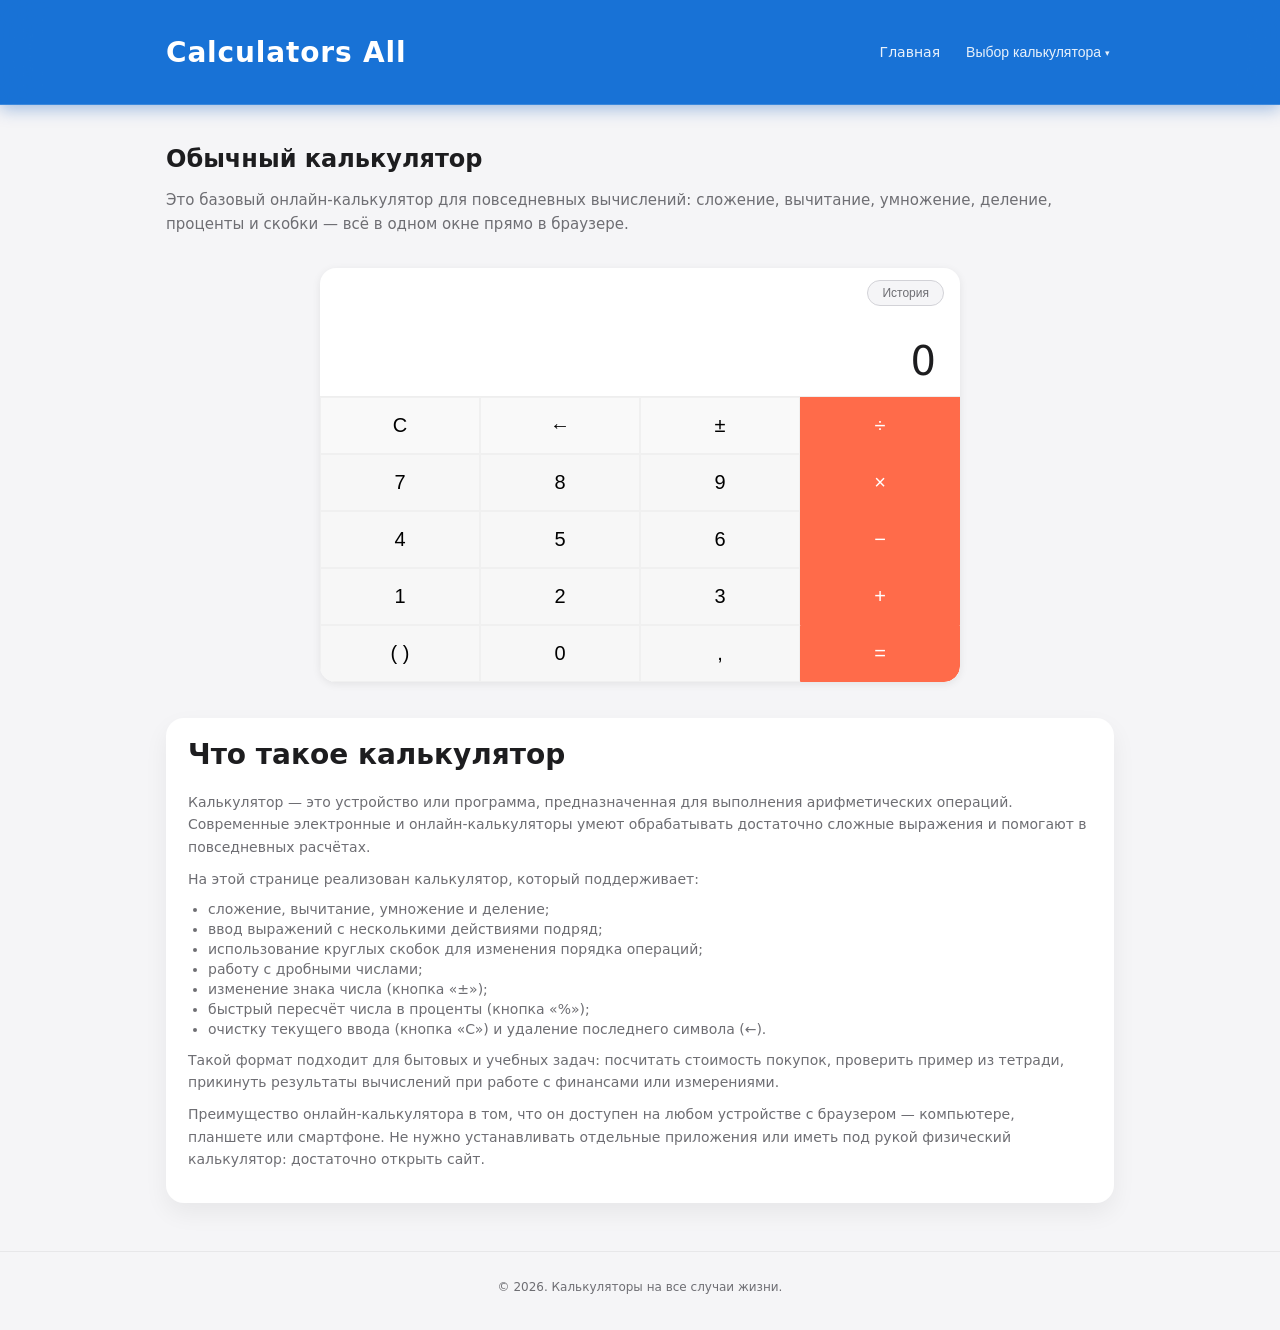
==== commit f6439bca: "Add files via upload" ====
--- a/calc-basic.html
+++ b/calc-basic.html
@@ -26,6 +26,7 @@
           <div class="nav-drop-menu">
             <a href="calc-basic.html">Обычный калькулятор</a>
             <a href="calc-percent.html">Калькулятор процентов</a>
+            <a href="calc-scientific.html">Инженерный калькулятор</a>
             <a href="calc-kbju.html">Калькулятор КБЖУ</a>
             <a href="calc-bmi.html">Индекс массы тела (ИМТ)</a>
             <a href="calc-credit.html">Кредитный калькулятор</a>
@@ -48,45 +49,54 @@
         всё в одном окне прямо в браузере.
       </p>
 
-      <div class="calculator calculator-wide">
-        <div class="calc-header">
-          <div class="calc-display" id="calc-display">0</div>
-        </div>
+<div class="calculator calculator-wide">
+  <div class="calc-header">
+    <div class="calc-top-actions">
+      <button type="button" class="calc-history-toggle" id="basic-history-toggle">История</button>
+    </div>
+    <div class="calc-display" id="calc-display">0</div>
+  </div>
 
-        <div class="calc-grid">
-          <!-- ряд 1 -->
-          <button class="btn btn-light" data-action="clear" aria-label="Очистить всё">C</button>
-          <button class="btn btn-light" data-action="backspace" aria-label="Удалить последний символ">←</button>
-          <button class="btn btn-light" data-action="plusminus" aria-label="Сменить знак">±</button>
-          <button class="btn btn-operator" data-action="operator" data-value="/" aria-label="Деление">÷</button>
+  <div class="calc-history" id="basic-history" style="display: none;">
+    <div class="calc-history-header">
+      <div class="calc-history-title">Последние вычисления</div>
+      <button type="button" class="calc-history-clear" id="basic-history-clear">Очистить</button>
+    </div>
+    <div class="calc-history-list" id="basic-history-list"></div>
+  </div>
 
-          <!-- ряд 2 -->
-          <button class="btn" data-action="digit" data-value="7" aria-label="7">7</button>
-          <button class="btn" data-action="digit" data-value="8" aria-label="8">8</button>
-          <button class="btn" data-action="digit" data-value="9" aria-label="9">9</button>
-          <button class="btn btn-operator" data-action="operator" data-value="*" aria-label="Умножение">×</button>
+  <div class="calc-grid">
+    <!-- ряд 1 -->
+    <button class="btn btn-light" data-action="clear" aria-label="Очистить всё">C</button>
+    <button class="btn btn-light" data-action="backspace" aria-label="Удалить последний символ">←</button>
+    <button class="btn btn-light" data-action="plusminus" aria-label="Сменить знак">±</button>
+    <button class="btn btn-operator" data-action="operator" data-value="/" aria-label="Деление">÷</button>
 
-          <!-- ряд 3 -->
-          <button class="btn" data-action="digit" data-value="4" aria-label="4">4</button>
-          <button class="btn" data-action="digit" data-value="5" aria-label="5">5</button>
-          <button class="btn" data-action="digit" data-value="6" aria-label="6">6</button>
-          <button class="btn btn-operator" data-action="operator" data-value="-" aria-label="Вычитание">−</button>
+    <!-- ряд 2 -->
+    <button class="btn" data-action="digit" data-value="7" aria-label="7">7</button>
+    <button class="btn" data-action="digit" data-value="8" aria-label="8">8</button>
+    <button class="btn" data-action="digit" data-value="9" aria-label="9">9</button>
+    <button class="btn btn-operator" data-action="operator" data-value="*" aria-label="Умножение">×</button>
 
-          <!-- ряд 4 -->
-          <button class="btn" data-action="digit" data-value="1" aria-label="1">1</button>
-          <button class="btn" data-action="digit" data-value="2" aria-label="2">2</button>
-          <button class="btn" data-action="digit" data-value="3" aria-label="3">3</button>
-          <button class="btn btn-operator" data-action="operator" data-value="+" aria-label="Сложение">+</button>
+    <!-- ряд 3 -->
+    <button class="btn" data-action="digit" data-value="4" aria-label="4">4</button>
+    <button class="btn" data-action="digit" data-value="5" aria-label="5">5</button>
+    <button class="btn" data-action="digit" data-value="6" aria-label="6">6</button>
+    <button class="btn btn-operator" data-action="operator" data-value="-" aria-label="Вычитание">−</button>
 
-          <!-- ряд 5 -->
-          <button class="btn" data-action="paren" data-value="(" aria-label="Открыть скобку">( )</button>
-          <button class="btn" data-action="digit" data-value="0" aria-label="0">0</button>
-          <button class="btn" data-action="dot" data-value="." aria-label="Десятичная точка">,</button>
-          <button class="btn btn-operator btn-equal" data-action="equals" aria-label="Равно">=</button>
-        </div>
-      </div>
-    </section>
+    <!-- ряд 4 -->
+    <button class="btn" data-action="digit" data-value="1" aria-label="1">1</button>
+    <button class="btn" data-action="digit" data-value="2" aria-label="2">2</button>
+    <button class="btn" data-action="digit" data-value="3" aria-label="3">3</button>
+    <button class="btn btn-operator" data-action="operator" data-value="+" aria-label="Сложение">+</button>
 
+    <!-- ряд 5 -->
+    <button class="btn" data-action="paren" data-value="(" aria-label="Открыть скобку">( )</button>
+    <button class="btn" data-action="digit" data-value="0" aria-label="0">0</button>
+    <button class="btn" data-action="dot" data-value="." aria-label="Десятичная точка">,</button>
+    <button class="btn btn-operator btn-equal" data-action="equals" aria-label="Равно">=</button>
+  </div>
+</div>
     <section class="calculator-info">
       <h2>Что такое калькулятор</h2>
       <p>
@@ -139,5 +149,22 @@
   </script>
   <noscript><div><img src="https://mc.yandex.ru/watch/107017143" style="position:absolute; left:-9999px;" alt="" /></div></noscript>
   <!-- /Yandex.Metrika counter -->
+   <script type="application/ld+json">
+{
+  "@context": "https://schema.org",
+  "@type": "WebApplication",
+  "name": "Обычный калькулятор",
+  "description": "Бесплатный обычный калькулятор онлайн для сложения, вычитания, умножения, деления, процентов и скобок.",
+  "url": "https://calculators-all.ru/calc-basic.html",
+  "applicationCategory": "UtilityApplication",
+  "operatingSystem": "All",
+  "offers": {
+    "@type": "Offer",
+    "price": "0",
+    "priceCurrency": "RUB"
+  },
+  "featureList": "Сложение, вычитание, умножение, деление, проценты, скобки, смена знака"
+}
+</script>
 </body>
 </html>
--- a/css/style.css
+++ b/css/style.css
@@ -82,7 +82,7 @@
   font-size: 18px;
   font-weight: 600;
   letter-spacing: 0.03em;
-  color: var(--accent); /* тот же синий, что и у кнопок расчёта */
+  color: var(--accent);
   text-decoration: none;
 }
 
@@ -90,15 +90,12 @@
   color: var(--accent-dark);
 }
 
-
 .main-nav {
   display: flex;
   align-items: center;
   gap: 18px;
 }
 
-/* одиночная ссылка "Главная" */
-
 .nav-link {
   font-size: 12px;
   color: var(--text-secondary);
@@ -109,8 +106,6 @@
 .nav-link:hover {
   color: var(--text-main);
 }
-
-/* выпадающее меню "Выбор калькулятора" */
 
 .nav-dropdown {
   position: relative;
@@ -516,16 +511,14 @@
   line-height: 1.6;
 }
 
-/* делаем калькулятор пошире и ниже от заголовка */
 .calculator-wide {
   max-width: 640px;
   width: 100%;
   margin: 32px auto 36px;
 }
 
-/* блок с описанием под калькулятором */
 .calculator-info {
-  width: 100%;                 /* занимаем всю ширину контейнера */
+  width: 100%;
   margin: 0 auto 48px;
   background: var(--bg-card);
   border-radius: 18px;
@@ -614,7 +607,7 @@
 
 .percent-top {
   display: flex;
-  align-items: center;       /* было flex-end */
+  align-items: center;
   justify-content: space-between;
   gap: 16px;
   margin-bottom: 18px;
@@ -726,8 +719,6 @@
   box-shadow: 0 6px 16px rgba(0, 113, 227, 0.45);
 }
 
-/* Крупный и более отделённый результат */
-
 .percent-result {
   margin-top: 20px;
   padding-top: 10px;
@@ -773,8 +764,6 @@
   color: var(--text-secondary);
   max-width: 720px;
 }
-
-/* Кнопки описаний — сетка на всю ширину */
 
 .scenario-info-list {
   display: grid;
@@ -916,8 +905,6 @@
   color: var(--text-secondary);
   line-height: 1.5;
 }
-
-/* пол, активность, селекты */
 
 .kbju-radio-group {
   display: flex;
@@ -987,16 +974,12 @@
   margin-bottom: 0;
 }
 
-/* показываем подсказку при наведении на иконку или подпись */
-
 .kbju-label-with-info:hover .info-tooltip,
 .kbju-label-with-info:focus-within .info-tooltip {
   opacity: 1;
   visibility: visible;
   transform: translateY(0);
 }
-
-/* селекты в карточке КБЖУ используют общий стиль percent-field */
 
 .kbju-card select {
   padding: 9px 11px;
@@ -1012,8 +995,6 @@
   box-shadow: 0 0 0 3px rgba(0, 113, 227, 0.15);
 }
 
-/* Кнопки и результаты */
-
 .kbju-actions {
   margin-top: 10px;
 }
@@ -1041,8 +1022,6 @@
   font-size: 16px;
   font-weight: 600;
 }
-
-/* Блок с КБЖУ */
 
 .kbju-macros {
   margin-top: 12px;
@@ -1080,7 +1059,6 @@
 .kbju-note.error {
   color: #d0021b;
 }
-
 
 .btn-import {
   padding: 7px 14px;
@@ -1103,8 +1081,6 @@
   border-color: #c2c2c7;
 }
 
-/* Блок описания и предупреждений */
-
 .kbju-info {
   width: 100%;
   margin: 34px auto 56px;
@@ -1142,8 +1118,6 @@
   margin-bottom: 4px;
 }
 
-/* FAQ под калькулятором КБЖУ */
-
 .kbju-faq {
   width: 100%;
   margin: 16px auto 56px;
@@ -1169,8 +1143,6 @@
   color: var(--text-secondary);
   line-height: 1.6;
 }
-
-/* Адаптив для КБЖУ */
 
 @media (max-width: 768px) {
   .kbju-grid {
@@ -1194,8 +1166,6 @@
   margin-top: 12px;
 }
 
-/* группа поля "первоначальный взнос" */
-
 .mortgage-dp-group {
   display: flex;
   gap: 8px;
@@ -1215,7 +1185,6 @@
   font-size: 13px;
   color: var(--text-secondary);
 }
-
 
 .mortgage-select-inline {
   padding: 9px 11px;
@@ -1237,8 +1206,6 @@
   color: var(--text-secondary);
 }
 
-/* результаты */
-
 .mortgage-results {
   margin-top: 20px;
   padding-top: 12px;
@@ -1288,14 +1255,10 @@
   font-weight: 600;
 }
 
-
 .mortgage-result-small {
   font-size: 15px;
   font-weight: 600;
 }
-
-
-/* блок описания ипотеки */
 
 .mortgage-info {
   width: 100%;
@@ -1345,7 +1308,7 @@
 .mortgage-card select,
 .credit-card select {
   width: 100%;
-  padding: 9px 30px 9px 11px; /* справа место под стрелку */
+  padding: 9px 30px 9px 11px;
   border-radius: 10px;
   border: 1px solid #d2d2d7;
   font-size: 14px;
@@ -1354,8 +1317,6 @@
   -webkit-appearance: none;
   -moz-appearance: none;
   appearance: none;
-
-  /* стрелка, как в других селекторах на сайте */
   background-image:
     linear-gradient(45deg, transparent 50%, #888 50%),
     linear-gradient(135deg, #888 50%, transparent 50%);
@@ -1411,8 +1372,6 @@
   box-shadow: 0 0 0 3px rgba(0, 113, 227, 0.15);
 }
 
-/* мини-календарь */
-
 .mini-calendar {
   background: #f5f5f7;
   border-radius: 14px;
@@ -1508,8 +1467,6 @@
   background: #e5f1ff;
 }
 
-/* чекбокс и кнопка расчёта */
-
 .date-options-row {
   margin-top: 16px;
   margin-bottom: 6px;
@@ -1526,8 +1483,6 @@
 .date-actions {
   margin-top: 4px;
 }
-
-/* результаты */
 
 .date-results {
   margin-top: 18px;
@@ -1567,8 +1522,6 @@
   font-size: 16px;
   font-weight: 600;
 }
-
-/* блок описания */
 
 .date-info {
   width: 100%;
@@ -1623,7 +1576,6 @@
     padding: 0 12px;
   }
 
-  /* Hero-блок: меньше отступы, компактнее */
   .hero {
     padding: 20px 0 10px;
   }
@@ -1636,7 +1588,6 @@
     max-width: 100%;
   }
 
-  /* Общие карточки и калькуляторы на всю ширину */
   .calculator,
   .calculator-wide,
   .kbju-card,
@@ -1649,7 +1600,6 @@
     padding: 16px 14px 18px;
   }
 
-  /* Кнопки обычного калькулятора покрупнее */
   .btn {
     font-size: 18px;
     padding: 14px 0;
@@ -1661,7 +1611,6 @@
     min-height: 48px;
   }
 
-  /* Поля ввода побольше и удобнее для пальцев */
   .percent-field input,
   .kbju-card select,
   .mortgage-dp-group input,
@@ -1677,7 +1626,6 @@
     font-size: 14px;
   }
 
-  /* Мини-календарь: чуть крупнее цифры */
   .mini-cal-day {
     font-size: 13px;
     padding: 6px 0;
@@ -1689,7 +1637,6 @@
 }
 
 @media (max-width: 400px) {
-  /* Совсем узкие экраны: ещё чуть поджать поля и отступы */
   .container {
     padding: 0 8px;
   }
@@ -1766,8 +1713,6 @@
   font-weight: 600;
 }
 
-/* блок описания ИМТ */
-
 .bmi-info {
   width: 100%;
   margin: 8px auto 56px;
@@ -1816,6 +1761,42 @@
     font-size: 26px;
   }
 }
+
+/* === Дополнительные стили для ИМТ === */
+
+/* Увеличенный отступ между кнопками "Рассчитать" и "Очистить" */
+.kbju-actions {
+  gap: 16px;
+}
+
+/* Стили для блока с результатами и пояснениями – увеличиваем межстрочный интервал и отступы */
+.bmi-result .kbju-note {
+  margin-top: 16px;
+  line-height: 1.5;
+  font-size: 13px;
+}
+
+.bmi-details {
+  margin-bottom: 12px;
+}
+
+.bmi-detail-label {
+  margin-bottom: 4px;
+}
+
+.bmi-detail-value {
+  margin-bottom: 8px;
+}
+
+/* Улучшенное отображение сообщений об ошибках */
+.kbju-note.error {
+  color: #d0021b;
+  background-color: rgba(208, 2, 27, 0.05);
+  padding: 8px 12px;
+  border-radius: 10px;
+  margin-top: 12px;
+}
+
 /* === Генератор случайных чисел === */
 
 .random-card {
@@ -1897,8 +1878,6 @@
   word-wrap: break-word;
 }
 
-/* история генераций */
-
 .random-history {
   margin-top: 10px;
   border-top: 1px dashed #e0e0e5;
@@ -1922,8 +1901,6 @@
 .random-history-data {
   flex: 1;
 }
-
-/* блок описания */
 
 .random-info {
   width: 100%;
@@ -1961,7 +1938,7 @@
 
 .random-card select {
   width: 100%;
-  padding: 9px 30px 9px 11px; /* справа место под стрелку */
+  padding: 9px 30px 9px 11px;
   border-radius: 10px;
   border: 1px solid #d2d2d7;
   font-size: 14px;
@@ -1970,8 +1947,6 @@
   -webkit-appearance: none;
   -moz-appearance: none;
   appearance: none;
-
-  /* стрелка как у других селектов */
   background-image:
     linear-gradient(45deg, transparent 50%, #888 50%),
     linear-gradient(135deg, #888 50%, transparent 50%);
@@ -2064,8 +2039,6 @@
   font-weight: 600;
 }
 
-/* описание под калькулятором */
-
 .product-info {
   width: 100%;
   margin: 8px auto 32px;
@@ -2086,8 +2059,6 @@
   color: var(--text-secondary);
   line-height: 1.6;
 }
-
-/* блок описаний сценариев */
 
 .product-scenarios-info {
   width: 100%;
@@ -2166,8 +2137,6 @@
   padding: 0;
 }
 
-/* FAQ под калькулятором стоимости товара */
-
 .product-faq {
   width: 100%;
   margin: 16px auto 56px;
@@ -2194,8 +2163,6 @@
   line-height: 1.6;
 }
 
-/* адаптив */
-
 @media (max-width: 600px) {
   .product-card {
     max-width: 100%;
@@ -2211,3 +2178,1031 @@
     grid-template-columns: 1fr;
   }
 }
+/* === Дополнительные стили для кредитного калькулятора === */
+
+/* Увеличенный отступ между кнопками */
+.credit-actions {
+  gap: 16px;
+}
+
+/* Стили для сообщений об ошибках (единообразие с ИМТ) */
+.credit-results .kbju-note.error {
+  color: #d0021b;
+  background-color: rgba(208, 2, 27, 0.05);
+  padding: 8px 12px;
+  border-radius: 10px;
+  margin-top: 12px;
+}
+
+/* Улучшенный вид блока результатов */
+.credit-results {
+  margin-top: 18px;
+  padding-top: 12px;
+  border-top: 1px solid #f0f0f2;
+}
+
+.credit-result-main {
+  margin-bottom: 14px;
+}
+
+.credit-result-value {
+  font-size: 24px;
+  font-weight: 600;
+}
+/* === Улучшенные интервалы для кредитного калькулятора (как в ИМТ) === */
+
+.credit-results .mortgage-results-grid {
+  margin-bottom: 16px;
+}
+
+.credit-results .mortgage-result-label {
+  margin-bottom: 4px;
+}
+
+.credit-results .mortgage-result-small {
+  margin-bottom: 6px;
+  display: inline-block;
+}
+
+.credit-results .kbju-note {
+  margin-top: 16px;
+  line-height: 1.5;
+  font-size: 13px;
+}
+
+.credit-result-main {
+  margin-bottom: 16px;
+}
+
+.credit-result-label {
+  margin-bottom: 4px;
+}
+/* === Дополнительные стили для калькулятора дней === */
+
+/* Переключатель режимов */
+.date-mode-switch {
+  display: flex;
+  gap: 12px;
+  margin-bottom: 24px;
+  border-bottom: 1px solid var(--border-subtle);
+  padding-bottom: 12px;
+}
+
+.date-mode-btn {
+  padding: 8px 20px;
+  border-radius: 999px;
+  border: 1px solid #d2d2d7;
+  background: #f5f5f7;
+  font-size: 13px;
+  font-weight: 500;
+  cursor: pointer;
+  color: var(--text-secondary);
+  transition: all 0.15s ease;
+}
+
+.date-mode-btn.active {
+  background: var(--accent);
+  border-color: var(--accent);
+  color: #ffffff;
+  box-shadow: 0 4px 10px rgba(0, 113, 227, 0.35);
+}
+
+.date-mode-btn:hover:not(.active) {
+  background: #e5e5ea;
+  border-color: #c2c2c7;
+}
+
+/* Панели режимов */
+.date-mode-panel {
+  display: none;
+}
+
+.date-mode-panel.active {
+  display: block;
+}
+
+/* Увеличенные отступы и интервалы */
+.date-results {
+  margin-top: 20px;
+  padding-top: 16px;
+  border-top: 1px solid #f0f0f2;
+}
+
+.date-main-result {
+  margin-bottom: 16px;
+}
+
+.date-main-label {
+  font-size: 13px;
+  color: var(--text-secondary);
+  margin-bottom: 4px;
+}
+
+.date-main-number {
+  font-size: 32px;
+  font-weight: 600;
+}
+
+.date-details-grid {
+  display: grid;
+  grid-template-columns: repeat(auto-fit, minmax(160px, 1fr));
+  gap: 12px 16px;
+  margin-bottom: 16px;
+}
+
+.date-detail-label {
+  font-size: 13px;
+  color: var(--text-secondary);
+  margin-bottom: 4px;
+}
+
+.date-detail-value {
+  font-size: 16px;
+  font-weight: 600;
+}
+
+/* Стилизованные сообщения об ошибках */
+.date-results .kbju-note.error {
+  color: #d0021b;
+  background-color: rgba(208, 2, 27, 0.05);
+  padding: 8px 12px;
+  border-radius: 10px;
+  margin-top: 12px;
+}
+
+.date-results .kbju-note {
+  margin-top: 16px;
+  line-height: 1.5;
+  font-size: 13px;
+}
+
+/* Отступы для кнопок */
+.date-actions {
+  gap: 16px;
+  margin-top: 20px;
+}
+/* === Дополнительные стили для ипотечного калькулятора === */
+
+/* Увеличенный отступ между кнопками */
+.mortgage-actions {
+  gap: 16px;
+}
+
+/* Стили для сообщений об ошибках (единообразие с ИМТ) */
+.mortgage-results .kbju-note.error {
+  color: #d0021b;
+  background-color: rgba(208, 2, 27, 0.05);
+  padding: 8px 12px;
+  border-radius: 10px;
+  margin-top: 12px;
+}
+
+.mortgage-results .kbju-note {
+  margin-top: 16px;
+  line-height: 1.5;
+  font-size: 13px;
+}
+
+/* Улучшенные интервалы для результатов */
+.mortgage-results {
+  margin-top: 20px;
+  padding-top: 16px;
+  border-top: 1px solid #f0f0f2;
+}
+
+.mortgage-result-main {
+  margin-bottom: 16px;
+}
+
+.mortgage-result-label {
+  font-size: 13px;
+  color: var(--text-secondary);
+  margin-bottom: 4px;
+}
+
+.mortgage-result-value {
+  font-size: 28px;
+  font-weight: 600;
+}
+
+.mortgage-results-grid {
+  margin-bottom: 16px;
+}
+
+.mortgage-results-grid .mortgage-result-label {
+  margin-bottom: 4px;
+}
+
+.mortgage-results-grid .mortgage-result-small {
+  margin-bottom: 8px;
+  display: inline-block;
+}
+/* === Дополнительные стили для калькулятора КБЖУ === */
+
+/* Увеличенный отступ между кнопками */
+.kbju-actions {
+  gap: 16px;
+}
+
+/* Стили для сообщений об ошибках (единообразие с ИМТ) */
+.kbju-note.error {
+  color: #d0021b;
+  background-color: rgba(208, 2, 27, 0.05);
+  padding: 8px 12px;
+  border-radius: 10px;
+  margin-top: 12px;
+}
+
+.kbju-note {
+  margin-top: 16px;
+  line-height: 1.5;
+  font-size: 13px;
+}
+
+/* Улучшенные интервалы для результатов */
+.kbju-result {
+  margin-top: 20px;
+  padding-top: 16px;
+  border-top: 1px solid #f0f0f2;
+}
+
+.kbju-result-row {
+  margin-bottom: 12px;
+}
+
+.kbju-macros {
+  margin-top: 16px;
+}
+
+.kbju-macros-grid {
+  margin-bottom: 12px;
+}
+
+/* Кнопка импорта */
+.btn-import {
+  margin-top: 24px;
+  width: 100%;
+  padding: 8px 12px;
+  border-radius: 999px;
+  border: 1px solid #d2d2d7;
+  background: #f5f5f7;
+  font-size: 12px;
+  cursor: pointer;
+  color: var(--text-secondary);
+  transition: all 0.15s ease;
+}
+
+.btn-import:hover {
+  background: #e5e5ea;
+  border-color: #c2c2c7;
+}
+/* === Дополнительные стили для калькулятора КБЖУ === */
+
+/* Увеличенный отступ между кнопками */
+.kbju-actions {
+  gap: 16px;
+}
+
+/* Стили для сообщений об ошибках */
+.kbju-note.error {
+  color: #d0021b;
+  background-color: rgba(208, 2, 27, 0.05);
+  padding: 8px 12px;
+  border-radius: 10px;
+  margin-top: 12px;
+}
+
+.kbju-note {
+  margin-top: 16px;
+  line-height: 1.5;
+  font-size: 13px;
+}
+
+/* Улучшенные интервалы для результатов */
+.kbju-result {
+  margin-top: 20px;
+  padding-top: 16px;
+  border-top: 1px solid #f0f0f2;
+}
+
+.kbju-result-row {
+  margin-bottom: 12px;
+}
+
+.kbju-macros {
+  margin-top: 16px;
+}
+
+.kbju-macros-grid {
+  margin-bottom: 12px;
+}
+
+/* Выравнивание строки с целью и кнопкой импорта */
+.kbju-progress-row {
+  align-items: flex-end;
+}
+
+.kbju-import-cell {
+  display: flex;
+  align-items: flex-end;
+}
+
+.kbju-import-cell .btn-import {
+  margin-top: 0;
+  width: 100%;
+}
+
+.btn-import {
+  padding: 9px 12px;
+  border-radius: 999px;
+  border: 1px solid #d2d2d7;
+  background: #f5f5f7;
+  font-size: 12px;
+  cursor: pointer;
+  color: var(--text-secondary);
+  transition: all 0.15s ease;
+  white-space: nowrap;
+}
+
+.btn-import:hover {
+  background: #e5e5ea;
+  border-color: #c2c2c7;
+}
+
+/* === Стили для селекторов (стрелки левее) === */
+
+/* Для всех селектов на сайте */
+select {
+  background-position: calc(100% - 16px) 50%, calc(100% - 11px) 50% !important;
+}
+
+/* Специально для селектов в карточках КБЖУ */
+.kbju-card select,
+.percent-field select,
+.mortgage-card select,
+.credit-card select,
+.random-card select {
+  background-position: calc(100% - 16px) 50%, calc(100% - 11px) 50% !important;
+}
+/* === Дополнительные стили для калькулятора процентов === */
+
+/* Увеличенный отступ между кнопками */
+.percent-actions {
+  gap: 16px;
+}
+
+/* Стили для сообщений об ошибках */
+.percent-note.error {
+  color: #d0021b;
+  background-color: rgba(208, 2, 27, 0.05);
+  padding: 8px 12px;
+  border-radius: 10px;
+  margin-top: 12px;
+}
+
+.percent-note {
+  margin-top: 8px;
+  line-height: 1.5;
+  font-size: 12px;
+}
+
+/* Улучшенные интервалы для результатов */
+.percent-result {
+  margin-top: 20px;
+  padding-top: 16px;
+  border-top: 1px solid #f0f0f2;
+}
+
+.percent-result-value {
+  font-size: 24px;
+  font-weight: 600;
+  margin-bottom: 8px;
+}
+
+/* Стрелки селекторов левее */
+.percent-scenario-select select {
+  background-position: calc(100% - 16px) 50%, calc(100% - 11px) 50% !important;
+}
+/* === Дополнительные стили для калькулятора стоимости товара === */
+
+/* Увеличенный отступ между кнопками */
+.product-actions {
+  gap: 16px;
+}
+
+/* Стили для сообщений об ошибках */
+.kbju-note.error {
+  color: #d0021b;
+  background-color: rgba(208, 2, 27, 0.05);
+  padding: 8px 12px;
+  border-radius: 10px;
+  margin-top: 12px;
+}
+
+.kbju-note {
+  margin-top: 16px;
+  line-height: 1.5;
+  font-size: 13px;
+}
+
+/* Улучшенные интервалы для результатов */
+.product-result {
+  margin-top: 20px;
+  padding-top: 16px;
+  border-top: 1px solid #f0f0f2;
+}
+
+.product-main-value {
+  font-size: 24px;
+  font-weight: 600;
+  margin-bottom: 8px;
+}
+
+.product-details-grid {
+  margin-bottom: 12px;
+}
+
+/* Стрелки селектора левее */
+.percent-scenario-select select {
+  background-position: calc(100% - 16px) 50%, calc(100% - 11px) 50% !important;
+}
+/* === Дополнительные стили для генератора случайных чисел === */
+
+/* Увеличенный отступ между кнопками */
+.random-actions {
+  gap: 16px;
+}
+
+/* Стили для сообщений об ошибках (единообразие с ИМТ) */
+#random-note.error {
+  color: #d0021b;
+  background-color: rgba(208, 2, 27, 0.05);
+  padding: 8px 12px;
+  border-radius: 10px;
+  margin-top: 12px;
+}
+
+#random-note {
+  margin-top: 16px;
+  line-height: 1.5;
+  font-size: 13px;
+}
+
+/* Улучшенные интервалы для результатов */
+.random-result {
+  margin-top: 20px;
+  padding-top: 16px;
+  border-top: 1px solid #f0f0f2;
+}
+
+.random-main-value {
+  font-size: 20px;
+  font-weight: 600;
+  word-wrap: break-word;
+  margin-bottom: 8px;
+}
+
+.random-history {
+  margin-top: 12px;
+  padding-top: 8px;
+}
+
+/* Стрелки селекторов левее */
+.random-card select {
+  background-position: calc(100% - 16px) 50%, calc(100% - 11px) 50% !important;
+}
+/* === Дополнительные стили для главной страницы === */
+
+/* Улучшенные интервалы для текста на главной */
+.hero-content p {
+  line-height: 1.6;
+  margin-bottom: 8px;
+}
+
+.section-subtitle {
+  line-height: 1.5;
+  margin-bottom: 28px;
+}
+
+.card p {
+  line-height: 1.5;
+}
+
+/* Улучшенные интервалы в каталоге */
+.catalog-grid {
+  gap: 20px;
+}
+
+.card {
+  padding: 20px 20px 18px;
+}
+
+.card h3 {
+  margin-bottom: 10px;
+}
+
+.card-link {
+  margin-top: 8px;
+  display: inline-block;
+}
+
+/* Стрелки селекторов для единообразия (на случай появления на главной) */
+select {
+  background-position: calc(100% - 16px) 50%, calc(100% - 11px) 50% !important;
+}
+/* Принудительное исправление фокуса для всех полей ввода */
+input, textarea, select, [contenteditable="true"] {
+  pointer-events: auto !important;
+  user-select: text !important;
+  -webkit-user-select: text !important;
+  cursor: text !important;
+}
+
+/* Явно указываем, что фокус должен работать */
+input:focus, textarea:focus, select:focus {
+  outline: 2px solid #0071e3 !important;
+  background-color: #ffffff !important;
+}
+
+/* Убираем возможные перекрытия */
+* {
+  -webkit-tap-highlight-color: transparent;
+}
+
+/* === Новая шапка сайта: синяя, выше, полупрозрачная === */
+
+.site-header {
+  background: rgba(0, 113, 227, 0.8);  /* тот же синий, что у кнопок, с прозрачностью 0.8 */
+  border-bottom: 1px solid rgba(255, 255, 255, 0.15);
+  box-shadow: 0 2px 12px rgba(0, 113, 227, 0.2);
+}
+
+.top-nav {
+  height: 104px;  /* в 2 раза выше (было 52px) */
+}
+
+/* Логотип — белый, крупнее */
+.logo {
+  font-size: 28px;
+  color: #ffffff;
+}
+
+.logo:hover {
+  color: rgba(255, 255, 255, 0.85);
+}
+
+/* Ссылки навигации — белые */
+.nav-link {
+  color: rgba(255, 255, 255, 0.9);
+  font-size: 14px;
+}
+
+.nav-link:hover {
+  color: #ffffff;
+}
+
+/* Кнопка "Выбор калькулятора" — белая */
+.nav-drop-btn {
+  color: rgba(255, 255, 255, 0.9);
+  font-size: 14px;
+}
+
+.nav-drop-btn:hover,
+.nav-dropdown.open .nav-drop-btn {
+  color: #ffffff;
+}
+
+/* Уменьшенная высота шапки на мобильных */
+@media (max-width: 600px) {
+  .top-nav {
+    height: 72px;
+  }
+  .logo {
+    font-size: 22px;
+  }
+  .nav-link,
+  .nav-drop-btn {
+    font-size: 13px;
+  }
+}
+
+/* === Шапка: ярче и с тенью === */
+
+.site-header {
+  background: rgba(10, 132, 255, 0.88);  /* более яркий синий + чуть больше непрозрачности */
+  box-shadow: 0 4px 16px rgba(0, 100, 220, 0.28);  /* заметная мягкая тень */
+}
+
+/* Вариант 3: чуть глубже и насыщеннее */
+.site-header {
+  background: rgba(0, 100, 210, 0.9);
+  box-shadow: 0 4px 16px rgba(0, 80, 180, 0.35);
+}
+
+/* === Инженерный калькулятор === */
+
+.scientific-card {
+  max-width: 720px;
+  margin: 24px auto 30px;
+  background: var(--bg-card);
+  border-radius: 18px;
+  padding: 20px 22px 24px;
+  box-shadow: 0 10px 25px rgba(0, 0, 0, 0.06);
+}
+
+.scientific-top {
+  display: flex;
+  align-items: center;
+  justify-content: space-between;
+  gap: 12px;
+  margin-bottom: 14px;
+}
+
+.scientific-mode-switch {
+  display: flex;
+  gap: 6px;
+}
+
+.scientific-mode-btn {
+  padding: 5px 14px;
+  border-radius: 999px;
+  border: 1px solid #d2d2d7;
+  background: #f5f5f7;
+  font-size: 12px;
+  font-weight: 600;
+  cursor: pointer;
+  color: var(--text-secondary);
+  transition: all 0.15s ease;
+}
+
+.scientific-mode-btn.active {
+  background: var(--accent);
+  border-color: var(--accent);
+  color: #ffffff;
+}
+
+.scientific-history-toggle {
+  border: 1px solid #d2d2d7;
+  background: #f5f5f7;
+  border-radius: 999px;
+  padding: 5px 14px;
+  font-size: 12px;
+  cursor: pointer;
+  color: var(--text-secondary);
+}
+
+.scientific-history-toggle:hover {
+  background: #e5e5ea;
+}
+
+.scientific-display-wrap {
+  background: #f8f9fa;
+  border-radius: 14px;
+  padding: 12px 16px;
+  margin-bottom: 16px;
+  min-height: 70px;
+}
+
+.scientific-expression {
+  font-size: 22px;
+  font-weight: 600;
+  text-align: right;
+  word-break: break-all;
+  min-height: 28px;
+  overflow-x: auto;
+  white-space: nowrap;
+  color: var(--text-main);
+}
+
+.scientific-result {
+  font-size: 15px;
+  text-align: right;
+  color: var(--text-secondary);
+  min-height: 20px;
+  margin-top: 4px;
+}
+
+.scientific-history {
+  margin-bottom: 16px;
+  background: #f8f9fa;
+  border-radius: 12px;
+  padding: 12px 14px;
+  font-size: 13px;
+  max-height: 200px;
+  overflow-y: auto;
+}
+
+.scientific-history-title {
+  font-weight: 600;
+  margin-bottom: 8px;
+  color: var(--text-main);
+}
+
+.sci-history-row {
+  padding: 6px 4px;
+  border-bottom: 1px solid #eee;
+  cursor: pointer;
+  color: var(--text-secondary);
+}
+
+.sci-history-row:hover {
+  background: #f0f0f5;
+}
+
+.sci-history-expr {
+  color: var(--text-main);
+}
+
+.sci-history-empty {
+  color: var(--text-secondary);
+  font-style: italic;
+}
+
+/* Сетка кнопок */
+.scientific-grid {
+  display: grid;
+  grid-template-columns: repeat(6, 1fr);
+  gap: 8px;
+}
+
+.sci-btn {
+  border: 1px solid #f0f0f0;
+  background: #f7f7f7;
+  border-radius: 12px;
+  font-size: 16px;
+  padding: 12px 0;
+  cursor: pointer;
+  transition: background 0.15s ease, transform 0.1s ease;
+  font-weight: 500;
+  color: var(--text-main);
+}
+
+.sci-btn:hover {
+  background: #ececec;
+}
+
+.sci-btn:active {
+  transform: scale(0.97);
+}
+
+.sci-func {
+  background: #eef3ff;
+  color: var(--accent-dark);
+  font-size: 13px;
+  font-weight: 600;
+}
+
+.sci-func:hover {
+  background: #dde8ff;
+}
+
+.sci-const {
+  background: #eef3ff;
+  color: var(--accent);
+  font-weight: 700;
+}
+
+.sci-const:hover {
+  background: #dde8ff;
+}
+
+.sci-op {
+  background: var(--operator);
+  color: #fff;
+  border-color: var(--operator);
+}
+
+.sci-op:hover {
+  background: #ff5a35;
+}
+
+.sci-light {
+  background: #f0f0f5;
+  color: var(--text-secondary);
+}
+
+.sci-light:hover {
+  background: #e0e0e5;
+}
+
+.sci-equals {
+  background: var(--accent);
+  color: #fff;
+  border-color: var(--accent);
+  grid-column: span 1;
+  font-size: 20px;
+  font-weight: 700;
+}
+
+.sci-equals:hover {
+  background: var(--accent-dark);
+}
+
+/* Растягиваем некоторые кнопки */
+.scientific-grid .sci-btn[data-action="equals"] {
+  grid-row: span 2;
+}
+
+/* Мобильная адаптация */
+@media (max-width: 600px) {
+  .scientific-grid {
+    grid-template-columns: repeat(5, 1fr);
+    gap: 6px;
+  }
+
+  .sci-btn {
+    font-size: 14px;
+    padding: 10px 0;
+  }
+
+  .sci-func {
+    font-size: 11px;
+  }
+
+  .scientific-expression {
+    font-size: 18px;
+  }
+
+  .scientific-card {
+    max-width: 100%;
+    margin-left: 0;
+    margin-right: 0;
+    border-radius: 14px;
+    padding: 16px 14px 18px;
+  }
+}
+
+@media (max-width: 400px) {
+  .scientific-grid {
+    grid-template-columns: repeat(5, 1fr);
+    gap: 4px;
+  }
+
+  .sci-btn {
+    font-size: 13px;
+    padding: 8px 0;
+  }
+}
+
+/* === Белые карточки для текстовых блоков инженерного калькулятора === */
+
+.scientific-info,
+.scientific-faq,
+.scientific-seo {
+  width: 100%;
+  margin: 20px auto;
+  background: var(--bg-card);
+  border-radius: 18px;
+  padding: 24px 22px;
+  box-shadow: 0 10px 25px rgba(0, 0, 0, 0.06);
+}
+
+/* Отступы и стили для текста внутри карточек */
+.scientific-info h2,
+.scientific-seo h2 {
+  margin: 0 0 16px;
+  font-size: 20px;
+  color: var(--text-main);
+}
+
+.scientific-info h3,
+.scientific-faq h3 {
+  margin: 24px 0 12px;
+  font-size: 18px;
+  color: var(--text-main);
+}
+
+/* Убираем лишний отступ у первого заголовка */
+.scientific-info h3:first-of-type {
+  margin-top: 0;
+}
+
+.scientific-info p,
+.scientific-faq p,
+.scientific-seo p {
+  margin: 0 0 14px;
+  font-size: 14px;
+  color: var(--text-secondary);
+  line-height: 1.6;
+}
+
+.scientific-info ul {
+  margin: 0 0 16px 20px;
+  padding: 0;
+  font-size: 14px;
+  color: var(--text-secondary);
+  line-height: 1.6;
+}
+
+.scientific-info li {
+  margin-bottom: 8px;
+}
+
+/* Стили для ссылок внутри текста (на Википедию) */
+.scientific-info a {
+  color: var(--accent);
+  text-decoration: underline;
+  text-underline-offset: 3px;
+  transition: color 0.15s ease;
+}
+
+.scientific-info a:hover {
+  color: var(--accent-dark);
+}
+
+/* FAQ блоки */
+.scientific-faq .faq-item {
+  margin-bottom: 16px;
+}
+
+.scientific-faq .faq-item:last-child {
+  margin-bottom: 0;
+}
+
+.scientific-faq h4 {
+  margin: 0 0 6px;
+  font-size: 15px;
+  color: var(--text-main);
+}
+
+.scientific-faq p {
+  margin: 0;
+}
+
+/* === История для обычного калькулятора === */
+
+.calc-top-actions {
+  display: flex;
+  justify-content: flex-end;
+  margin-bottom: 8px;
+}
+
+.calc-history-toggle {
+  border: 1px solid #d2d2d7;
+  background: #f5f5f7;
+  border-radius: 999px;
+  padding: 5px 14px;
+  font-size: 12px;
+  cursor: pointer;
+  color: var(--text-secondary);
+  transition: all 0.15s ease;
+}
+
+.calc-history-toggle:hover {
+  background: #e5e5ea;
+}
+
+.calc-history {
+  margin: 0 0 16px;
+  background: #f8f9fa;
+  border-radius: 12px;
+  padding: 12px 14px;
+  font-size: 13px;
+  max-height: 200px;
+  overflow-y: auto;
+}
+
+.calc-history-header {
+  display: flex;
+  justify-content: space-between;
+  align-items: center;
+  margin-bottom: 8px;
+}
+
+.calc-history-title {
+  font-weight: 600;
+  color: var(--text-main);
+}
+
+.calc-history-clear {
+  border: none;
+  background: none;
+  font-size: 12px;
+  color: var(--accent);
+  cursor: pointer;
+  padding: 0;
+}
+
+.calc-history-clear:hover {
+  text-decoration: underline;
+}
+
+.calc-history-row {
+  padding: 6px 4px;
+  border-bottom: 1px solid #eee;
+  cursor: pointer;
+  color: var(--text-secondary);
+}
+
+.calc-history-row:hover {
+  background: #f0f0f5;
+}
+
+.calc-history-expr {
+  color: var(--text-main);
+}
+
+.calc-history-empty {
+  color: var(--text-secondary);
+  font-style: italic;
+}
